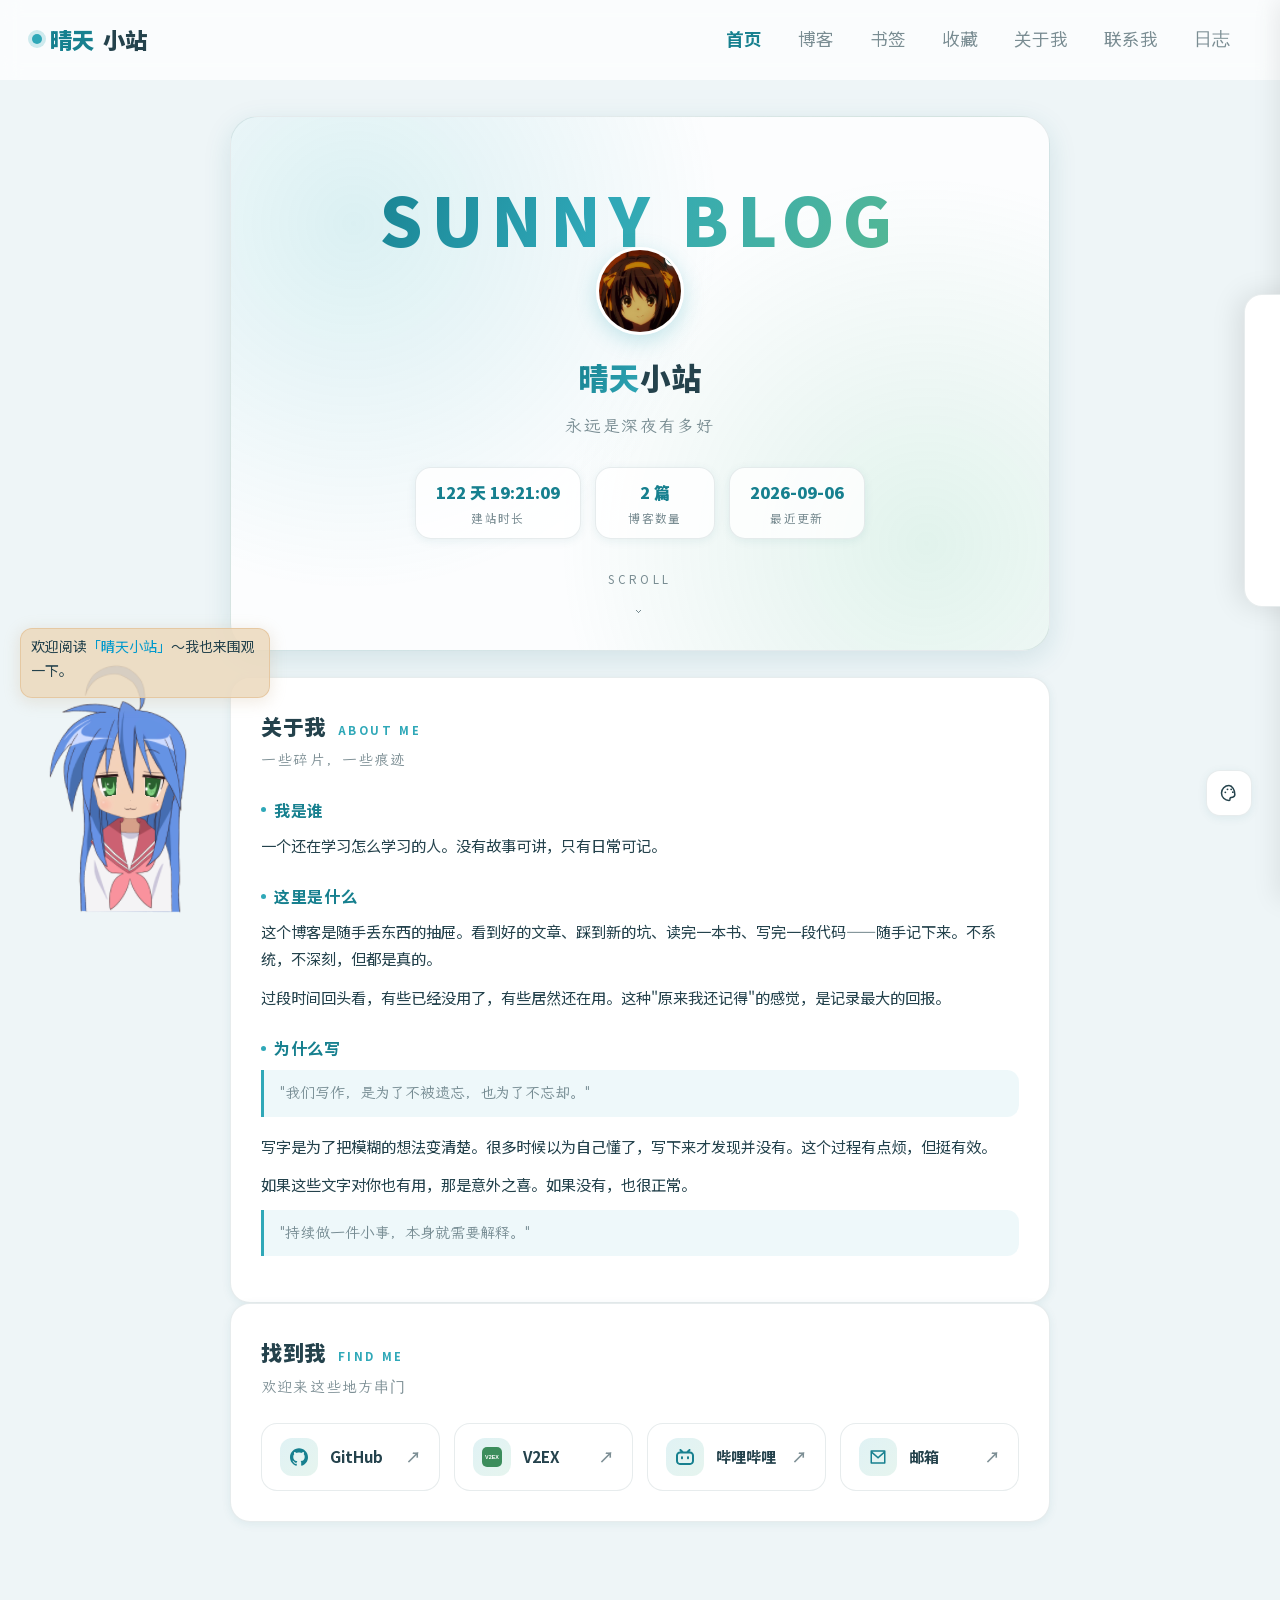
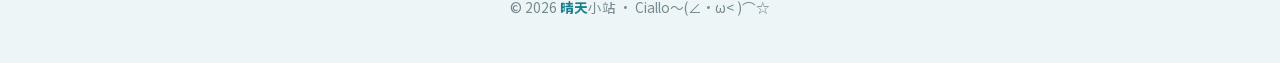
==== index.html @ 65b4c59e "Merge remote-tracking branch 'origin/master' # Conflicts: #	.gitignore #	css/music-player.css #	css/" ====
<!DOCTYPE html>
<html lang="zh-CN">
<head>
  <meta charset="UTF-8">
  <meta name="viewport" content="width=device-width, initial-scale=1.0">
  <meta http-equiv="X-Frame-Options" content="DENY">
  <meta http-equiv="X-Content-Type-Options" content="nosniff">
  <meta http-equiv="X-XSS-Protection" content="1; mode=block">
  <meta name="referrer" content="strict-origin-when-cross-origin">
  <meta name="robots" content="index, follow">
  <script>try{var t=localStorage.getItem("site-theme")||((document.cookie.match(/(?:^|; )site-theme=([^;]*)/))||[])[1]||"";if(t)document.documentElement.setAttribute("data-theme",decodeURIComponent(t))}catch(e){}</script>
  <title>晴天小站</title>
  <link rel="icon" href="sun-avatar-sm.png" type="image/png">
  <link rel="stylesheet" href="css/theme.css?v=3">
  <link rel="stylesheet" href="css/music-player.css?v=3">
  <style data-page-css>
    /* ===== 首页专属：Hero 横幅 + 数据条 + 关于我 + 链接卡 ===== */
    .landing { max-width: 860px; margin: 0 auto; padding: 36px 20px 40px; }

    .hero {
      position: relative;
      border-radius: 28px;
      padding: 64px 40px 30px;
      text-align: center;
      background:
        radial-gradient(circle at 15% 20%, color-mix(in srgb, var(--accent) 16%, transparent), transparent 45%),
        radial-gradient(circle at 85% 80%, color-mix(in srgb, var(--accent-2) 16%, transparent), transparent 45%),
        var(--panel-bg);
      border: 1px solid var(--line);
      box-shadow: var(--shadow-md);
      overflow: hidden;
      margin-bottom: 26px;
    }
    .hero .en-mark {
      font-family: var(--font-en);
      font-size: clamp(2.2rem, 7vw, 4.2rem);
      font-weight: 900;
      letter-spacing: .12em;
      background: linear-gradient(120deg, var(--accent-ink) 10%, var(--accent) 45%, var(--accent-2) 90%);
      -webkit-background-clip: text;
      background-clip: text;
      color: transparent;
      line-height: 1.1;
      user-select: none;
    }
    .hero .ava {
      width: 88px; height: 88px;
      margin: -8px auto 16px;
      border-radius: 50%;
      overflow: hidden;
      border: 3px solid var(--card);
      box-shadow: 0 6px 20px color-mix(in srgb, var(--accent) 25%, transparent);
    }
    .hero .ava img { width: 100%; height: 100%; object-fit: cover; display: block; }
    .hero h1 { font-size: clamp(1.5rem, 4vw, 1.9rem); font-weight: 800; letter-spacing: .04em; }
    .hero h1 .brand {
      background: linear-gradient(120deg, var(--accent-ink), var(--accent));
      -webkit-background-clip: text;
      background-clip: text;
      color: transparent;
    }
    .hero .tagline {
      font-family: var(--font-hand);
      font-size: 1.05rem;
      color: var(--muted);
      letter-spacing: .1em;
      margin-top: 8px;
    }
    .hero .stats {
      display: flex;
      justify-content: center;
      gap: 14px;
      flex-wrap: wrap;
      margin-top: 26px;
    }
    .hero .stat {
      background: var(--panel-bg);
      border: 1px solid var(--line);
      border-radius: 16px;
      padding: 10px 20px;
      min-width: 120px;
      box-shadow: var(--shadow-sm);
      transition: transform .25s, box-shadow .25s;
    }
    .hero .stat:hover { transform: translateY(-3px); box-shadow: var(--shadow-md); }
    .hero .stat .num {
      display: block;
      font-family: var(--font-en);
      font-size: 1rem;
      font-weight: 800;
      color: var(--accent-ink);
      font-variant-numeric: tabular-nums;
      white-space: nowrap;
    }
    .hero .stat .label {
      display: block;
      font-size: .72rem;
      color: var(--muted);
      margin-top: 2px;
      letter-spacing: .12em;
    }
    .hero .scroll-hint {
      margin-top: 30px;
      font-family: var(--font-en);
      font-size: .72rem;
      letter-spacing: .3em;
      color: var(--muted);
      display: inline-flex;
      flex-direction: column;
      align-items: center;
      gap: 2px;
    }
    .hero .scroll-hint .chev { font-size: 1rem; }
    @keyframes bounce-down {
      0%, 100% { transform: translateY(0); opacity: .9; }
      50% { transform: translateY(6px); opacity: .4; }
    }

    .card > h2 {
      font-size: 1.3rem;
      font-weight: 800;
      letter-spacing: .03em;
      display: flex;
      align-items: baseline;
      gap: 12px;
      margin-bottom: 4px;
    }
    .card > h2 .en {
      font-family: var(--font-en);
      font-size: .72rem;
      font-weight: 700;
      letter-spacing: .22em;
      text-transform: uppercase;
      color: var(--accent);
    }
    .card .sub {
      font-family: var(--font-hand);
      font-size: .92rem;
      color: var(--muted);
      letter-spacing: .08em;
      margin-bottom: 22px;
    }

    .qa h3 {
      font-size: 1rem;
      font-weight: 700;
      color: var(--accent-ink);
      letter-spacing: .04em;
      margin: 24px 0 8px;
      display: flex;
      align-items: center;
      gap: 8px;
    }
    .qa h3::before {
      content: "";
      width: 5px; height: 5px;
      border-radius: 50%;
      background: var(--accent);
      flex-shrink: 0;
    }
    .qa h3:first-child { margin-top: 0; }
    .qa p { font-size: .95rem; margin-bottom: 12px; }
    .qa blockquote {
      margin: 8px 0 16px;
      padding: 10px 16px;
      border-left: 3px solid var(--accent);
      border-radius: 0 12px 12px 0;
      background: color-mix(in srgb, var(--accent) 8%, transparent);
      font-family: var(--font-hand);
      color: var(--muted);
      font-size: .95rem;
    }

    .links .link-list {
      display: grid;
      grid-template-columns: repeat(auto-fit, minmax(170px, 1fr));
      gap: 14px;
    }
    .link-card {
      display: flex;
      align-items: center;
      gap: 12px;
      padding: 14px 18px;
      border: 1px solid var(--line);
      border-radius: 16px;
      background: var(--card);
      font-size: .95rem;
      font-weight: 600;
      transition: transform .25s, box-shadow .25s, border-color .25s;
    }
    .link-card:hover {
      border-color: color-mix(in srgb, var(--accent) 45%, transparent);
      transform: translateY(-3px);
      box-shadow: var(--shadow-md);
    }
    .link-card .ico {
      width: 38px; height: 38px;
      border-radius: 12px;
      display: flex;
      align-items: center;
      justify-content: center;
      background: linear-gradient(135deg, color-mix(in srgb, var(--accent) 15%, transparent), color-mix(in srgb, var(--accent-2) 15%, transparent));
      color: var(--accent-ink);
      flex-shrink: 0;
    }
    .link-card .arrow { margin-left: auto; color: var(--muted); transition: transform .25s, color .25s; }
    .link-card:hover .arrow { color: var(--accent-ink); transform: translate(2px, -2px); }

    @media (max-width: 640px) {
      .landing { padding: 24px 14px 30px; }
      .hero { padding: 44px 16px 24px; border-radius: 22px; }
      .hero .stat { min-width: 104px; padding: 8px 14px; }
      .card { padding: 24px 18px 22px; }
      .links .link-list { grid-template-columns: 1fr 1fr; }
      .link-card { flex-direction: column; text-align: center; padding: 14px 10px; gap: 8px; }
      .link-card .arrow { display: none; }
    }
    @media (max-width: 380px) {
      .links .link-list { grid-template-columns: 1fr; }
    }


    .hero .ava { cursor: pointer; position: relative; }
    .ava-music-dot {
      position: absolute;
      top: 2px; right: 2px;
      width: 14px; height: 14px;
      border-radius: 50%;
      background: linear-gradient(135deg, var(--accent), var(--accent-2));
      border: 2px solid var(--card);
      display: flex; align-items: center; justify-content: center;
      font-size: 7px; color: #fff;
      box-shadow: 0 2px 6px color-mix(in srgb, var(--accent) 40%, transparent);
          }
    @keyframes pulse-dot {
      0%, 100% { transform: scale(1); }
      50% { transform: scale(1.15); }
    }

  </style>
</head>
<body>
  <!-- 顶部导航 -->
  <nav>
    <div class="inner">
      <a class="logo" href="index.html"><span>晴天</span>小站</a>
      <div class="right">
        <div class="menu">
          <a href="index.html" class="active">首页</a>
          <a href="blog.html">博客</a>
          <a href="bookmarks.html">书签</a>
          <a href="collection.html" class="coll-a">收藏</a>
          <a href="about.html">关于我</a>
          <a href="contact.html">联系我</a>
          <button class="cl-toggle" id="cl-toggle">日志</button>
        </div>
      </div>
    </div>
  </nav>

  <main class="landing">
    <!-- Hero：大标语 + 数据 + 滚动提示 -->
    <section class="hero reveal">
      <div class="en-mark" aria-hidden="true">SUNNY&nbsp;BLOG</div>
      <div class="ava" id="hero-ava">
        <img src="sun-avatar.png" alt="">
        <span class="ava-music-dot">&#9834;</span>
      </div>
      <h1><span class="brand">晴天</span>小站</h1>
      <p class="tagline">永远是深夜有多好</p>
      <div class="stats">
        <div class="stat"><span class="num" id="uptime">--</span><span class="label">建站时长</span></div>
        <div class="stat"><span class="num" id="post-count">--</span><span class="label">博客数量</span></div>
        <div class="stat"><span class="num" id="last-update">--</span><span class="label">最近更新</span></div>
      </div>
      <span class="scroll-hint">SCROLL<span class="chev">⌄</span></span>
    </section>

    <!-- 关于我 -->
    <section class="card about reveal">
      <h2>关于我<span class="en">About Me</span></h2>
      <p class="sub">一些碎片，一些痕迹</p>
      <div class="qa">
        <h3>我是谁</h3>
        <p>一个还在学习怎么学习的人。没有故事可讲，只有日常可记。</p>
        <h3>这里是什么</h3>
        <p>这个博客是随手丢东西的抽屉。看到好的文章、踩到新的坑、读完一本书、写完一段代码——随手记下来。不系统，不深刻，但都是真的。</p>
        <p>过段时间回头看，有些已经没用了，有些居然还在用。这种"原来我还记得"的感觉，是记录最大的回报。</p>
        <h3>为什么写</h3>
        <blockquote>"我们写作，是为了不被遗忘，也为了不忘却。"</blockquote>
        <p>写字是为了把模糊的想法变清楚。很多时候以为自己懂了，写下来才发现并没有。这个过程有点烦，但挺有效。</p>
        <p>如果这些文字对你也有用，那是意外之喜。如果没有，也很正常。</p>
        <blockquote>"持续做一件小事，本身就需要解释。"</blockquote>
      </div>
    </section>

    <!-- 账号链接 -->
    <section class="card links reveal">
      <h2>找到我<span class="en">Find Me</span></h2>
      <p class="sub">欢迎来这些地方串门</p>
      <div class="link-list">
        <a class="link-card" href="https://github.com/Christina0929" target="_blank">
          <span class="ico" aria-hidden="true">
            <svg viewBox="0 0 24 24" width="18" height="18" fill="currentColor"><path d="M12 .297c-6.63 0-12 5.373-12 12 0 5.303 3.438 9.8 8.205 11.385.6.113.82-.258.82-.577 0-.285-.01-1.04-.015-2.04-3.338.724-4.042-1.61-4.042-1.61C4.422 18.07 3.633 17.7 3.633 17.7c-1.087-.744.084-.729.084-.729 1.205.084 1.838 1.236 1.838 1.236 1.07 1.835 2.809 1.305 3.495.998.108-.776.417-1.305.76-1.605-2.665-.3-5.466-1.332-5.466-5.93 0-1.31.465-2.38 1.235-3.22-.135-.303-.54-1.523.105-3.176 0 0 1.005-.322 3.3 1.23.96-.267 1.98-.399 3-.405 1.02.006 2.04.138 3 .405 2.28-1.552 3.285-1.23 3.285-1.23.645 1.653.24 2.873.12 3.176.765.84 1.23 1.91 1.23 3.22 0 4.61-2.805 5.625-5.475 5.92.42.36.81 1.096.81 2.22 0 1.606-.015 2.896-.015 3.286 0 .315.21.69.825.57C20.565 22.092 24 17.592 24 12.297c0-6.627-5.373-12-12-12"/></svg>
          </span>
          GitHub
          <span class="arrow">↗</span>
        </a>
        <a class="link-card" href="https://www.v2ex.com/member/dittmoon" target="_blank">
          <span class="ico" aria-hidden="true">
            <svg viewBox="0 0 24 24" width="20" height="20"><rect width="24" height="24" rx="6" fill="#3c8d5c"/><text x="12" y="12" text-anchor="middle" dominant-baseline="central" font-family="Verdana, Arial, sans-serif" font-size="6.5" font-weight="700" fill="#fff">V2EX</text></svg>
          </span>
          V2EX
          <span class="arrow">↗</span>
        </a>
        <a class="link-card" href="https://space.bilibili.com/168675992" target="_blank">
          <span class="ico" aria-hidden="true">
            <svg viewBox="0 0 24 24" width="18" height="18" fill="currentColor"><path d="M17.813 4.653h.854c1.51.054 2.769.578 3.773 1.574 1.004.995 1.524 2.249 1.56 3.76v7.36c-.036 1.51-.556 2.769-1.56 3.773s-2.262 1.524-3.773 1.56H5.333c-1.51-.036-2.769-.556-3.773-1.56S.036 18.858 0 17.347v-7.36c.036-1.511.556-2.765 1.56-3.76 1.004-.996 2.262-1.52 3.773-1.574h.774l-1.174-1.12a1.234 1.234 0 0 1-.373-.906c0-.356.124-.658.373-.907l.027-.027c.267-.249.573-.373.92-.373.347 0 .653.124.92.373L9.653 4.44c.071.071.134.142.187.213h4.267a.836.836 0 0 1 .16-.213l2.853-2.747c.267-.249.573-.373.92-.373.347 0 .662.151.929.4.267.249.391.551.391.907 0 .355-.124.657-.373.906zM5.333 7.24c-.746.018-1.373.276-1.88.773-.506.498-.769 1.13-.786 1.894v7.52c.017.764.28 1.395.786 1.893.507.498 1.134.756 1.88.773h13.334c.746-.017 1.373-.275 1.88-.773.506-.498.769-1.129.786-1.893v-7.52c-.017-.765-.28-1.396-.786-1.894-.507-.497-1.134-.755-1.88-.773zM8 11.107c.373 0 .684.124.933.373.25.249.383.569.4.96v1.173c-.017.391-.15.711-.4.96-.249.25-.56.374-.933.374s-.684-.125-.933-.374c-.25-.249-.383-.569-.4-.96V12.44c0-.373.129-.689.386-.947.258-.257.574-.386.947-.386zm8 0c.373 0 .684.124.933.373.25.249.383.569.4.96v1.173c-.017.391-.15.711-.4.96-.249.25-.56.374-.933.374s-.684-.125-.933-.374c-.25-.249-.383-.569-.4-.96V12.44c.017-.391.15-.711.4-.96.249-.249.56-.373.933-.373Z"/></svg>
          </span>
          哔哩哔哩
          <span class="arrow">↗</span>
        </a>
        <a class="link-card" href="mailto:xiaoshishanchuanyu@gmail.com">
          <span class="ico" aria-hidden="true">
            <svg viewBox="0 0 24 24" width="18" height="18" fill="currentColor"><path d="M3 3h18a1 1 0 0 1 1 1v16a1 1 0 0 1-1 1H3a1 1 0 0 1-1-1V4a1 1 0 0 1 1-1zm17 4.238l-7.928 7.1L4 7.216V19h16V7.238zM4.511 5l7.55 6.662L19.502 5H4.511z"/></svg>
          </span>
          邮箱
          <span class="arrow">↗</span>
        </a>
      </div>
    </section>
  </main>

  <div class="cl-panel" id="cl-panel">
    <h3>站点日志</h3>
    <div id="cl-timeline"></div>
  </div>

  <div class="music-card collapsed" id="music-card">
    <button class="music-card-close" id="mc-close" aria-label="收起播放器" title="收起">&#10005;</button>
    <div class="mc-disc" id="mc-disc">
      <div class="mc-ring"></div>
      <div class="mc-center"><img src="sun-avatar-sm.png" alt=""></div>
    </div>
    <div class="mc-info">
      <div class="mc-name" id="mc-name">--</div>
      <div class="mc-artist" id="mc-artist">--</div>
    </div>
    <div class="mc-controls">
      <button class="mc-btn" id="mc-prev">&#9198;</button>
      <button class="mc-btn play" id="mc-play">&#9654;</button>
      <button class="mc-btn" id="mc-next">&#9197;</button>
      <button class="mc-btn mc-shuffle" id="mc-shuffle" title="随机换一首">&#8635;</button>
    </div>
    <div class="mc-progress" id="mc-progress"><div class="bar" id="mc-bar"></div></div>
    <div class="mc-time"><span id="mc-current">0:00</span><span id="mc-total">0:00</span></div>
    <div class="mc-volume">
      <span class="mc-vol-icon" id="mc-vol-icon">&#128266;</span>
      <input type="range" class="mc-vol-slider" id="mc-vol" min="0" max="100" value="80">
    </div>
  </div>

  <!-- back to top -->
  <button class="to-top" id="to-top" aria-label="回到顶部">↑</button>

  <footer>© <span id="year"></span> <span class="brand">晴天</span>小站 · Ciallo～(∠・ω< )⌒☆</footer>

  <script>
    // uptime
    const birth = new Date(2026, 7, 5, 9, 0, 0);
    const uptimeEl = document.getElementById('uptime');
    const pad = (n) => String(n).padStart(2, '0');
    function tickUptime() {
      let s = Math.max(0, Math.floor((Date.now() - birth.getTime()) / 1000));
      const d = Math.floor(s / 86400); s %= 86400;
      const h = Math.floor(s / 3600); s %= 3600;
      const m = Math.floor(s / 60);
      uptimeEl.textContent = d + ' \u5929 ' + pad(h) + ':' + pad(m) + ':' + pad(s % 60);
    }
    tickUptime();
    setInterval(tickUptime, 1000);

    // post count + last update（最近更新 = 文章最新日期 与 站点改版日 取较新者）
    const SITE_LAST_UPDATE = '2026-09-06';   // 发版时手动更新这个日期
    fetch('blog.html')
      .then((r) => r.text())
      .then((html) => {
        const dates = [...html.matchAll(/date:\s*'([^']+)'/g)].map((m) => m[1]);
        if (!dates.length) throw new Error('no posts');
        document.getElementById('post-count').textContent = dates.length + ' \u7bc7';
        const lastPost = dates.sort().pop();
        document.getElementById('last-update').textContent = (lastPost > SITE_LAST_UPDATE ? lastPost : SITE_LAST_UPDATE);
      })
      .catch(() => {
        document.getElementById('post-count').textContent = '3 \u7bc7';
        document.getElementById('last-update').textContent = SITE_LAST_UPDATE;
      });

  </script>
  <script src="js/common.js?v=3"></script>
  <script src="js/music-player.js?v=3"></script>
  <script src="js/changelog.js"></script>
  <!-- Live2D -->
  <script type="module" src="live2d/kandao.js"></script>
  <script src="js/scrollfx.js" defer></script>
  <script src="js/theme-switcher.js" defer></script>
  <script src="js/pjax.js"></script></body>
</html>
---- css/theme.css ----
/* ============================================================
   晴天小站 · 公共主题「晴空·青屿」 v2
   —— 唯一样式源：基础 / 组件 / 色板 / 切换器 / 移动端
   融合 YYsuni（白色大圆角卡片 / 清新渐变 / 柔和动效）
   与 Z次元（现代无衬线排版 / 强调色聚焦 / 滚动联动）
   页面专属样式（hero / 文章卡 / 书签网格 / 表单）留在各页 <style>
   ============================================================ */

/* ---------- 字体（本地开源） ---------- */
@font-face {
  font-family: 'LXGW WenKai';
  font-style: normal;
  font-weight: 400;
  font-display: swap;
  src: url('../fonts/web/LXGWWenKai-Regular.woff2') format('woff2');
}
@font-face {
  font-family: 'LXGW WenKai';
  font-style: normal;
  font-weight: 500;
  font-display: swap;
  src: url('../fonts/web/LXGWWenKai-Medium.woff2') format('woff2');
}
@font-face {
  font-family: 'Noto Sans SC';
  font-style: normal;
  font-weight: 400;
  font-display: swap;
  src: url('../fonts/web/NotoSansSC-Regular.woff2') format('woff2');
}
@font-face {
  font-family: 'Noto Sans SC';
  font-style: normal;
  font-weight: 700;
  font-display: swap;
  src: url('../fonts/web/NotoSansSC-Bold.woff2') format('woff2');
}
@font-face {
  font-family: 'Noto Sans SC';
  font-style: normal;
  font-weight: 900;
  font-display: swap;
  src: url('../fonts/web/NotoSansSC-Black.woff2') format('woff2');
}
@font-face {
  font-family: 'Noto Serif SC';
  font-style: normal;
  font-weight: 700;
  font-display: swap;
  src: url('../fonts/web/NotoSerifSC-Bold.woff2') format('woff2');
}
@font-face {
  font-family: 'Noto Serif SC';
  font-style: normal;
  font-weight: 900;
  font-display: swap;
  src: url('../fonts/web/NotoSerifSC-Black.woff2') format('woff2');
}

/* ---------- 令牌 ---------- */
:root {
  --accent: #2fa8b8;
  --accent-ink: #17808f;
  --accent-2: #58b990;
  --bg: #eef5f7;
  --bg-grad: linear-gradient(160deg, #e6f3fb 0%, #e9f7f3 55%, #f0faf6 100%);
  --card: #ffffff;
  --line: rgba(23, 74, 84, .10);
  --line-strong: rgba(23, 74, 84, .28);
  --text: #24424c;
  --muted: rgba(36, 66, 76, .60);
  --shadow: 0 2px 10px rgba(23, 108, 120, .08);
  --shadow-sm: 0 2px 10px rgba(23, 108, 120, .08);
  --shadow-md: 0 8px 28px rgba(23, 108, 120, .13);
  --radius: 20px;
  /* 导航栏实际高度：common.js 启动/切页/resize 时量出来写回，页内 sticky 元素靠它对齐 */
  --nav-h: 72px;
  --nav-bg: rgba(255, 255, 255, .72);
  --panel-bg: rgba(255, 255, 255, .80);
  --blob1: #bfe6f5;
  --blob2: #c8f0e2;
  color-scheme: light;

  /* 字体分层：宋体标题有力量，文楷手写有温度，黑体正文清晰可读 */
  --font-body: "Noto Sans SC", -apple-system, "PingFang SC", "Microsoft YaHei", sans-serif;
  --font-display: "Noto Serif SC", "LXGW WenKai", "KaiTi", serif;
  --font-hand: "LXGW WenKai", "KaiTi", "STKaiti", serif;
  --font-num: "Noto Sans SC", "Cormorant Garamond", Georgia, serif;
  --font-en: "Noto Sans SC", "Segoe UI", "Helvetica Neue", Arial, sans-serif;
}

/* ---------- 色板（data-theme 切换，theme-switcher.js） ---------- */
[data-theme="peach"] {
  --accent: #f08e5f; --accent-ink: #cf5f2e; --accent-2: #f3b56b;
  --bg: #fdf3ec;
  --bg-grad: linear-gradient(160deg, #fdf1e7 0%, #fbf4e0 55%, #fef9f0 100%);
  --card: #fffdfb; --text: #4a3527; --muted: rgba(74, 53, 39, .62);
  --line: rgba(120, 72, 40, .12); --line-strong: rgba(120, 72, 40, .32);
  --nav-bg: rgba(255, 252, 248, .75); --panel-bg: rgba(255, 252, 248, .85);
  --blob1: #f9dcc7; --blob2: #fae8cd;
  --shadow-sm: 0 2px 10px rgba(150, 90, 50, .10); --shadow-md: 0 8px 28px rgba(150, 90, 50, .16);
}
[data-theme="lavender"] {
  --accent: #8f7fd0; --accent-ink: #6a5aa8; --accent-2: #b18fd8;
  --bg: #f3f1fa;
  --bg-grad: linear-gradient(160deg, #efedfa 0%, #f2effa 55%, #f7f3fc 100%);
  --card: #ffffff; --text: #37324c; --muted: rgba(55, 50, 76, .60);
  --line: rgba(80, 66, 130, .12); --line-strong: rgba(80, 66, 130, .30);
  --nav-bg: rgba(253, 252, 255, .75); --panel-bg: rgba(253, 252, 255, .85);
  --blob1: #ddd6f3; --blob2: #e6def7;
  --shadow-sm: 0 2px 10px rgba(90, 74, 150, .10); --shadow-md: 0 8px 28px rgba(90, 74, 150, .16);
}
[data-theme="sakura"] {
  --accent: #e58aa3; --accent-ink: #c95e80; --accent-2: #f0a8bd;
  --bg: #fdf1f4;
  --bg-grad: linear-gradient(160deg, #fdeef2 0%, #fceff5 55%, #fef6f8 100%);
  --card: #fffdfe; --text: #4c333b; --muted: rgba(76, 51, 59, .60);
  --line: rgba(140, 66, 92, .12); --line-strong: rgba(140, 66, 92, .30);
  --nav-bg: rgba(255, 252, 253, .75); --panel-bg: rgba(255, 252, 253, .85);
  --blob1: #f8d8e1; --blob2: #fadfe6;
  --shadow-sm: 0 2px 10px rgba(160, 80, 105, .10); --shadow-md: 0 8px 28px rgba(160, 80, 105, .16);
}
[data-theme="forest"] {
  --accent: #5aa06f; --accent-ink: #3e7a52; --accent-2: #7fbf8e;
  --bg: #eff5ef;
  --bg-grad: linear-gradient(160deg, #ecf4ec 0%, #eef6ef 55%, #f3faf3 100%);
  --card: #ffffff; --text: #2e4234; --muted: rgba(46, 66, 52, .60);
  --line: rgba(46, 90, 60, .12); --line-strong: rgba(46, 90, 60, .30);
  --nav-bg: rgba(252, 255, 252, .75); --panel-bg: rgba(252, 255, 252, .85);
  --blob1: #d3e8d5; --blob2: #dcefe0;
  --shadow-sm: 0 2px 10px rgba(50, 100, 65, .10); --shadow-md: 0 8px 28px rgba(50, 100, 65, .16);
}
[data-theme="midnight"] {
  color-scheme: dark;
  --accent: #4db6c9; --accent-ink: #7ccfe0; --accent-2: #5a9e8f;
  --bg: #101823;
  --bg-grad: linear-gradient(160deg, #0f1722 0%, #142430 55%, #0f1f1c 100%);
  --card: #1b2833; --text: #dbe7ee; --muted: rgba(219, 231, 238, .58);
  --line: rgba(140, 180, 200, .14); --line-strong: rgba(140, 180, 200, .34);
  --nav-bg: rgba(20, 32, 44, .78); --panel-bg: rgba(23, 36, 49, .85);
  --blob1: #1d3a4a; --blob2: #17423a;
  --shadow-sm: 0 2px 10px rgba(0, 0, 0, .35); --shadow-md: 0 8px 28px rgba(0, 0, 0, .45);
}
[data-theme="midnight"] body::after,
[data-theme="midnight"] html::before { opacity: .35; }

/* ---------- 基础 ---------- */
* { margin: 0; padding: 0; box-sizing: border-box; }
html { scroll-behavior: smooth; }
html, body { background: var(--bg); }
body {
  font-family: var(--font-body);
  color: var(--text);
  line-height: 1.75;
  -webkit-font-smoothing: antialiased;
  overflow-x: hidden;
}
a { text-decoration: none; color: inherit; }
::selection { background: var(--accent); color: #fff; }
img { max-width: 100%; }
/* 触屏点按不再整块闪灰（音乐卡片/工具栏那种类选中变色就是它） */
a, button, input, label, summary { -webkit-tap-highlight-color: transparent; }

/* 固定背景层（伪元素实现，规避 background-attachment:fixed 的分色 bug） */
body::before {
  content: "";
  position: fixed;
  inset: 0;
  z-index: -3;
  background: var(--bg-grad);
  pointer-events: none;
}
/* 背景柔光斑：径向渐变直接画柔光，不用 blur 滤镜（软件渲染/Chrome 关硬件加速时滤镜是最大杀手） */
body::after,
html::before {
  content: "";
  position: fixed;
  pointer-events: none;
  z-index: -1;
  opacity: .55;
}
body::after { width: 640px; height: 640px; bottom: -260px; right: -220px;
  background: radial-gradient(circle closest-side, var(--blob2), transparent 72%); }
html::before { width: 760px; height: 760px; top: -260px; left: -240px;
  background: radial-gradient(circle closest-side, var(--blob1), transparent 72%); }
@keyframes blob-drift {
  from { transform: translate3d(0, 0, 0) scale(1); }
  to   { transform: translate3d(40px, 30px, 0) scale(1.12); }
}

/* ---------- 顶部导航：全宽简洁 ---------- */
/* 只作用于页面顶部那条：面包屑 .crumbs 和翻页 .post-nav 也是 <nav>，
   以前被一起 sticky + 加了底色，会盖在主导航上 */
body > nav {
  position: sticky;
  top: 0;
  z-index: 100;
  width: 100%;
  padding: 0;
  /* 2026-09-19: 原先导航完全透明，滚动时正文从菜单底下穿过看不清 */
  background: var(--nav-bg);
  backdrop-filter: blur(10px);
  -webkit-backdrop-filter: blur(10px);
  border-bottom: 1px solid transparent;
  transition: top .3s, border-color .3s;
}
nav .inner {
  display: flex;
  justify-content: space-between;
  align-items: center;
  gap: 16px;
  width: 100%;
  padding: 16px 32px;
}
nav .logo {
  font-weight: 800;
  font-size: 1.4rem;
  letter-spacing: .02em;
  display: flex;
  align-items: center;
  gap: 8px;
  flex-shrink: 0;
}
nav .logo::before {
  content: "";
  width: 10px; height: 10px;
  border-radius: 50%;
  background: var(--accent);
  box-shadow: 0 0 0 4px color-mix(in srgb, var(--accent) 22%, transparent);
}

nav .logo span { color: var(--accent-ink); }
nav .right { display: flex; align-items: center; gap: 0; min-width: 0; flex: 1; justify-content: flex-end; }
nav .menu { display: flex; gap: 0; overflow-x: auto; scrollbar-width: none; -webkit-overflow-scrolling: touch; }
nav .menu::-webkit-scrollbar { display: none; }
nav .menu a {
  padding: 8px 18px;
  color: var(--muted);
  font-size: 1.1rem;
  font-weight: 500;
  white-space: nowrap;
  transition: color .2s, transform .2s;
}
nav .menu a:hover { color: var(--text); transform: translateY(-3px) scale(1.05); }
nav .menu a.active {
  color: var(--accent-ink);
  font-weight: 600;
}

/* ---------- 滚动进度条 + 导航收缩 ---------- */
.scroll-progress {
  position: fixed;
  top: 0; left: 0; right: 0;
  height: 3px;
  z-index: 200;
  background: linear-gradient(90deg, var(--accent), var(--accent-2));
  transform-origin: 0 50%;
  transform: scaleX(0);
  pointer-events: none;
}
body > nav.scrolled { top: 0; border-bottom-color: var(--line); }
body > nav.scrolled .inner { padding-top: 12px; padding-bottom: 12px; }

/* ---------- 日志时间线 ---------- */
.cl-toggle {
  padding: 8px 18px;
  color: var(--muted);
  font-size: 1.1rem;
  font-weight: 500;
  background: none;
  border: none;
  cursor: pointer;
  /* 手机上这个按钮会被挤成两行，把整条导航撑到 90px 高 */
  white-space: nowrap;
  flex-shrink: 0;
  transition: color .2s, transform .2s;
}
.cl-toggle:hover { color: var(--text); transform: translateY(-3px) scale(1.05); }

.cl-panel {
  position: fixed;
  top: 0; right: 0;
  width: 340px;
  height: 100vh;
  background: var(--panel-bg);
  border-left: 1px solid var(--line);
  box-shadow: -4px 0 24px rgba(0,0,0,.08);
  z-index: 200;
  padding: 60px 24px 30px;
  overflow-y: auto;
  transform: translateX(100%);
  transition: transform .3s cubic-bezier(.22,.8,.36,1);
}
.cl-panel.open { transform: translateX(0); }
.cl-panel h3 {
  font-size: 1rem;
  font-weight: 700;
  margin: 0 0 20px;
  display: flex;
  align-items: center;
  gap: 8px;
}
.cl-panel h3::before {
  content: "";
  width: 8px; height: 8px;
  border-radius: 50%;
  background: var(--accent);
}

.cl-item {
  display: flex;
  gap: 14px;
  padding-bottom: 20px;
  position: relative;
}
.cl-item:last-child { padding-bottom: 0; }
.cl-item::before {
  content: "";
  position: absolute;
  left: 5px;
  top: 14px;
  bottom: 0;
  width: 1px;
  background: var(--line);
}
.cl-item:last-child::before { display: none; }

.cl-dot {
  width: 11px; height: 11px;
  border-radius: 50%;
  background: var(--accent);
  flex-shrink: 0;
  margin-top: 3px;
  box-shadow: 0 0 0 3px color-mix(in srgb, var(--accent) 18%, transparent);
}
.cl-content { display: flex; flex-direction: column; gap: 3px; }
.cl-date { font-size: .72rem; color: var(--muted); font-variant-numeric: tabular-nums; }
.cl-text { font-size: .88rem; line-height: 1.5; }

@media (max-width: 640px) {
  .cl-panel { width: 280px; padding: 50px 18px 24px; }
}

/* ---------- 主体容器 / 面包屑 / 页头横幅 ---------- */
.container { max-width: 860px; margin: 0 auto; padding: 36px 20px 50px; }
.crumbs {
  font-size: .84rem;
  color: var(--muted);
  margin-bottom: 10px;
}
.crumbs a { color: var(--muted); transition: color .2s; }
.crumbs a:hover { color: var(--accent-ink); }
.crumbs .sep { margin: 0 8px; color: var(--line-strong); }
.crumbs .cur { color: var(--text); font-weight: 600; }
.page-head {
  border-radius: 24px;
  padding: 38px 34px 30px;
  background:
    radial-gradient(circle at 85% 20%, color-mix(in srgb, var(--accent) 15%, transparent), transparent 45%),
    var(--panel-bg);
  border: 1px solid var(--line);
  box-shadow: var(--shadow-md);
  margin-bottom: 24px;
}
.page-head h1 {
  font-size: clamp(1.7rem, 4.5vw, 2.2rem);
  font-weight: 800;
  letter-spacing: .02em;
  display: flex;
  align-items: baseline;
  gap: 14px;
  flex-wrap: wrap;
}
.page-head h1 .en,
.page-head h1[data-en]::after {
  font-family: var(--font-en);
  font-size: .78rem;
  font-weight: 700;
  letter-spacing: .26em;
  text-transform: uppercase;
  color: var(--accent);
}
.page-head h1[data-en]::after { content: attr(data-en); }
.page-head .sub {
  font-family: var(--font-hand);
  font-size: .95rem;
  color: var(--muted);
  letter-spacing: .1em;
  margin-top: 6px;
}
.page-head p { color: var(--muted); font-size: .9rem; margin-top: 6px; }

/* ---------- 通用卡片 ---------- */
.card, .form-card, .about-card, .side-card {
  background: var(--card);
  border: 1px solid var(--line);
  border-radius: var(--radius);
  box-shadow: var(--shadow-sm);
  transition: box-shadow .3s;
}
.card:hover, .form-card:hover, .about-card:hover, .side-card:hover { box-shadow: var(--shadow-md); }
.card { padding: 30px; }

/* ---------- 表单字段（联系页） ---------- */
.field label {
  display: block;
  font-size: .82rem;
  font-weight: 600;
  color: var(--text);
  margin-bottom: 7px;
  letter-spacing: .04em;
}
.field label .req { color: var(--accent); margin-left: 2px; }
.field input, .field textarea {
  width: 100%;
  background: color-mix(in srgb, var(--accent) 5%, transparent);
  border: 1.5px solid transparent;
  border-radius: 14px;
  padding: 12px 16px;
  color: var(--text);
  font-size: .92rem;
  font-family: inherit;
  outline: none;
  transition: border-color .2s, background .2s, box-shadow .2s;
}
.field input::placeholder, .field textarea::placeholder { color: var(--muted); }
.field input:focus, .field textarea:focus {
  background: var(--card);
  border-color: var(--accent);
  box-shadow: 0 0 0 4px color-mix(in srgb, var(--accent) 13%, transparent);
}

/* ---------- 回到顶部 ---------- */
.to-top {
  position: fixed;
  right: 28px;
  bottom: 28px;
  width: 46px;
  height: 46px;
  border: 1px solid var(--line);
  border-radius: 14px;
  background: var(--card); /* 性能: 去 backdrop-filter（滚动时每帧重模糊），改不透明底 */
  color: var(--text);
  cursor: pointer;
  font-size: 1.05rem;
  box-shadow: var(--shadow-sm);
  opacity: 0;
  transform: translateY(12px);
  pointer-events: none;
  transition: opacity .3s, transform .3s, color .2s, border-color .2s;
  z-index: 90;
}
.to-top.show { opacity: 1; transform: translateY(0); pointer-events: auto; }
.to-top:hover { border-color: var(--accent); color: var(--accent-ink); }

/* ---------- 入场动画 ---------- */
.reveal { opacity: 0; transform: translateY(22px); transition: opacity .6s ease, transform .6s cubic-bezier(.22,.8,.36,1); }
.reveal.visible { opacity: 1; transform: translateY(0); }
@media (prefers-reduced-motion: reduce) {
  .reveal { opacity: 1; transform: none; transition: none; }
  body::after, html::before, nav .logo::before { animation: none; }
  /* 光斑/呼吸灯已全局静态化 */
}

/* ---------- 页脚 ---------- */
footer {
  text-align: center;
  padding: 34px 24px 44px;
  color: var(--muted);
  font-size: .85rem;
}
footer .brand { color: var(--accent-ink); font-weight: 600; }

/* ---------- 主题切换器 UI ---------- */
.theme-fab {
  position: fixed;
  right: 28px;
  bottom: 84px;
  width: 46px;
  height: 46px;
  border: 1px solid var(--line);
  border-radius: 14px;
  background: var(--card); /* 性能: 去 backdrop-filter（滚动时每帧重模糊），改不透明底 */
  color: var(--text);
  cursor: pointer;
  font-size: 1.1rem;
  display: flex;
  align-items: center;
  justify-content: center;
  box-shadow: var(--shadow-sm);
  transition: transform .25s, box-shadow .25s, border-color .25s;
  z-index: 95;
}
.theme-fab:hover { transform: translateY(-3px) rotate(12deg); box-shadow: var(--shadow-md); border-color: var(--accent); }
.theme-panel {
  position: fixed;
  right: 28px;
  bottom: 140px;
  width: 232px;
  background: var(--card);
  border: 1px solid var(--line);
  border-radius: 18px;
  box-shadow: var(--shadow-md);
  padding: 16px;
  z-index: 96;
  opacity: 0;
  transform: translateY(12px) scale(.96);
  pointer-events: none;
  transition: opacity .25s, transform .25s;
}
.theme-panel.open { opacity: 1; transform: translateY(0) scale(1); pointer-events: auto; }
.theme-panel .tp-title {
  font-size: .78rem;
  font-weight: 700;
  letter-spacing: .12em;
  color: var(--muted);
  margin-bottom: 12px;
}
.theme-panel .tp-grid { display: grid; grid-template-columns: repeat(3, 1fr); gap: 10px; }
.theme-panel .tp-item {
  display: flex;
  flex-direction: column;
  align-items: center;
  gap: 6px;
  cursor: pointer;
  border: none;
  background: none;
  padding: 0;
  font-family: inherit;
}
.theme-panel .tp-dot {
  width: 36px;
  height: 36px;
  border-radius: 50%;
  border: 2px solid transparent;
  box-shadow: inset 0 0 0 2px var(--card);
  transition: transform .2s, border-color .2s;
}
.theme-panel .tp-item:hover .tp-dot { transform: scale(1.12); }
.theme-panel .tp-item.active .tp-dot { border-color: var(--accent); }
.theme-panel .tp-name { font-size: .72rem; color: var(--muted); }
.theme-panel .tp-item.active .tp-name { color: var(--accent-ink); font-weight: 600; }

/* ---------- 移动端 ---------- */
@media (max-width: 640px) {
  nav .inner { padding: 10px 14px; }
  nav .logo { font-size: 1.15rem; }
  nav .menu a { padding: 5px 11px; font-size: .98rem; }
  .cl-toggle { padding: 5px 11px; font-size: .98rem; }
  .container { padding: 24px 14px 40px; }
  .page-head { padding: 28px 20px 24px; border-radius: 18px; }
  .card, .form-card, .about-card, .side-card { border-radius: 16px; }
  /* 两个圆钮原先同在 right:18/bottom:78 完全叠在一起，改成并排 + 避开底部播放条和安全区 */
  .to-top { right: 16px; bottom: calc(64px + env(safe-area-inset-bottom)); width: 42px; height: 42px; }
  .theme-fab { right: 66px; bottom: calc(64px + env(safe-area-inset-bottom)); width: 42px; height: 42px; }
  .theme-panel { right: 14px; left: auto; bottom: calc(116px + env(safe-area-inset-bottom)); width: 216px; }
  footer { padding: 28px 18px 36px; }
}

/* ---------- 阅读版面（step4：进度条 + 首字下沉） ---------- */
.read-progress {
  position: fixed;
  top: 0; left: 0; right: 0;
  height: 3px;
  z-index: 210;
  background: linear-gradient(90deg, var(--accent), var(--accent-2));
  transform-origin: 0 50%;
  transform: scaleX(0);
  pointer-events: none;
}
.post-body > p:first-of-type::first-letter {
  font-family: var(--font-display);
  font-weight: 900;
  font-size: 2.9em;
  float: left;
  line-height: .82;
  padding: .05em .14em 0 0;
  color: var(--accent);
}


/* ---------- 主题波纹换色（View Transitions 圆形揭示） ---------- */
::view-transition-old(root), ::view-transition-new(root) { animation: none; mix-blend-mode: normal; }
---- css/music-player.css ----
/* Music Player - shared across all pages */
/* 改 2026-09-19：hover 效果限死在真正有鼠标的设备（触屏会粘住不动）；屏蔽移动端点按高亮 */
.music-card {
  position: fixed;
  top: 50%; right: 0;
  transform: translateX(calc(100% - 36px));
  width: 260px;
  background: var(--card);
  border: 1px solid var(--line);
  border-radius: 18px 0 0 18px;
  box-shadow: -6px 0 28px rgba(0,0,0,.10);
  z-index: 999;
  padding: 22px 20px 18px;
  display: flex;
  flex-direction: column;
  align-items: center;
  gap: 10px;
  transition: transform .45s cubic-bezier(.22,.8,.36,1);
  will-change: transform;
  cursor: pointer;
  user-select: none;
  -webkit-user-select: none;
  -webkit-touch-callout: none;
  -webkit-tap-highlight-color: transparent;
  touch-action: none;
}
.music-card.expanded {
  transform: translateX(0);
}
/* 收起态 hover 微探出（仅鼠标设备，否则触屏点完会卡在探出位） */
@media (hover: hover) and (pointer: fine) {
  .music-card:not(.expanded):hover {
    transform: translateX(calc(100% - 42px));
  }
}
.music-card-close {
  position: absolute;
  top: 8px; right: 10px;
  width: 26px; height: 26px;
  border-radius: 50%;
  border: 1px solid var(--line);
  background: var(--card);
  color: var(--muted);
  cursor: pointer;
  font-size: .65rem;
  display: flex; align-items: center; justify-content: center;
  transition: background .25s ease, color .25s ease, border-color .25s ease, transform .25s ease;
  opacity: 0; pointer-events: none;
  -webkit-tap-highlight-color: transparent;
}
.music-card.expanded .music-card-close { opacity: 1; pointer-events: auto; transition: opacity .3s ease .2s, transform .3s cubic-bezier(.22,.8,.36,1) .2s; transform: scale(1); }
@media (hover: hover) and (pointer: fine) {
  .music-card-close:hover { border-color: var(--accent); color: var(--accent-ink); transform: scale(1.1); }
}
.mc-disc {
  width: 88px; height: 88px;
  border-radius: 50%;
  background: conic-gradient(from 0deg, #1a1a2e, #16213e, #0f3460, #1a1a2e);
  box-shadow: 0 4px 16px rgba(0,0,0,.1), inset 0 0 0 5px rgba(255,255,255,.05);
  position: relative;
  display: flex; align-items: center; justify-content: center;
  flex-shrink: 0;
}
.mc-disc.playing { animation: mc-spin 3.5s linear infinite; will-change: transform; backface-visibility: hidden; }
@keyframes mc-spin { from { transform: rotate3d(0,0,1,0deg); } to { transform: rotate3d(0,0,1,360deg); } }
.mc-disc .mc-center {
  width: 46px; height: 46px;
  border-radius: 50%;
  background: var(--card);
  border: 2px solid var(--line);
  display: flex; align-items: center; justify-content: center;
  overflow: hidden;
}
.mc-disc .mc-center img { width: 100%; height: 100%; object-fit: cover; }
.mc-disc .mc-ring {
  position: absolute; inset: 10px;
  border-radius: 50%;
  border: 1px solid rgba(255,255,255,.08);
}
.mc-info { text-align: center; width: 100%; }
.mc-info .mc-name {
  font-weight: 600; font-size: .82rem;
  margin-bottom: 1px;
  overflow: hidden; text-overflow: ellipsis; white-space: nowrap;
}
.mc-info .mc-artist {
  font-size: .7rem; color: var(--muted);
  overflow: hidden; text-overflow: ellipsis; white-space: nowrap;
}
.mc-controls { display: flex; align-items: center; gap: 10px; }
.mc-btn {
  width: 32px; height: 32px;
  border-radius: 50%;
  border: 1px solid var(--line-strong);
  background: var(--card);
  color: var(--text);
  cursor: pointer;
  display: flex; align-items: center; justify-content: center;
  font-size: .78rem;
  transition: transform .25s cubic-bezier(.22,.8,.36,1), opacity .25s ease, box-shadow .25s ease;
  -webkit-tap-highlight-color: transparent;
}
.mc-btn:active { transform: scale(.92); }
.mc-btn.play {
  width: 38px; height: 38px;
  background: linear-gradient(135deg, var(--accent), var(--accent-ink));
  color: #fff; border: none;
  font-size: .92rem;
  box-shadow: 0 4px 14px color-mix(in srgb, var(--accent) 35%, transparent);
}
@media (hover: hover) and (pointer: fine) {
  .mc-btn:hover { border-color: var(--accent); color: var(--accent-ink); transform: scale(1.08); }
  .mc-btn.play:hover { transform: scale(1.1); }
}
.mc-progress {
  width: 100%; height: 3px;
  background: var(--line); border-radius: 2px;
  cursor: pointer; position: relative;
}
.mc-progress .bar {
  height: 100%;
  background: linear-gradient(90deg, var(--accent), var(--accent-2));
  border-radius: 2px; width: 0%;
  transition: width .1s linear;
}
.mc-progress::after {
  content: ''; position: absolute;
  top: -4px; bottom: -4px; left: 0; right: 0;
}
.mc-time {
  font-size: .62rem; color: var(--muted);
  font-variant-numeric: tabular-nums;
  display: flex; justify-content: space-between;
  width: 100%;
}
.mc-volume {
  display: flex; align-items: center; gap: 6px; width: 100%;
}
.mc-vol-icon { font-size: .68rem; cursor: pointer; padding: 6px 2px; -webkit-tap-highlight-color: transparent; }
/* 音量条：控件本体加高到 20px 方便手指拖动，视觉上的 3px 细线改由 track 伪元素画 */
.mc-vol-slider {
  flex: 1; height: 20px;
  -webkit-appearance: none; appearance: none;
  background: transparent;
  outline: none; cursor: pointer;
  -webkit-tap-highlight-color: transparent;
}
.mc-vol-slider::-webkit-slider-runnable-track {
  height: 3px; background: var(--line); border-radius: 2px;
}
.mc-vol-slider::-moz-range-track {
  height: 3px; background: var(--line); border-radius: 2px;
}
.mc-vol-slider::-webkit-slider-thumb {
  -webkit-appearance: none;
  width: 12px; height: 12px; border-radius: 50%;
  margin-top: -4.5px;
  background: linear-gradient(135deg, var(--accent), var(--accent-ink));
  cursor: pointer;
}
.mc-vol-slider::-moz-range-thumb {
  width: 12px; height: 12px; border-radius: 50%;
  background: linear-gradient(135deg, var(--accent), var(--accent-ink));
  cursor: pointer; border: none;
}
/* collapsed state */
.music-card:not(.expanded) .mc-disc,
.music-card:not(.expanded) .mc-info,
.music-card:not(.expanded) .mc-controls,
.music-card:not(.expanded) .mc-progress,
.music-card:not(.expanded) .mc-time,
.music-card:not(.expanded) .mc-volume {
  opacity: 0; pointer-events: none;
  transition: opacity .15s ease;
}
.music-card.expanded .mc-disc {
  opacity: 1; pointer-events: auto;
  transition: opacity .3s ease .05s, transform .4s cubic-bezier(.22,.8,.36,1) .05s;
}
.music-card.expanded .mc-info {
  opacity: 1; pointer-events: auto;
  transition: opacity .3s ease .1s;
}
.music-card.expanded .mc-controls {
  opacity: 1; pointer-events: auto;
  transition: opacity .3s ease .15s;
}
.music-card.expanded .mc-progress {
  opacity: 1; pointer-events: auto;
  transition: opacity .3s ease .2s;
}
.music-card.expanded .mc-time {
  opacity: 1; pointer-events: auto;
  transition: opacity .3s ease .22s;
}
.music-card.expanded .mc-volume {
  opacity: 1; pointer-events: auto;
  transition: opacity .3s ease .25s;
}
.music-card:not(.expanded)::after {
  content: '\266B';
  position: absolute;
  left: 50%; top: 50%;
  transform: translate(-50%, -50%);
  font-size: 1.1rem;
  color: #fff;
  pointer-events: none;
}
@keyframes mc-peek-pulse {
  0%, 100% { opacity: 1; transform: translate(-50%, -50%) scale(1); }
  50% { opacity: .5; transform: translate(-50%, -50%) scale(.85); }
}

/* ---------- 随机换曲按钮（卡片控制区） ---------- */
.mc-btn.mc-shuffle { font-size: .8rem; }
@media (hover: hover) and (pointer: fine) {
  .mc-btn.mc-shuffle:hover { border-color: var(--accent); color: var(--accent-ink); transform: scale(1.08) rotate(180deg); }
}
.mc-btn.mc-shuffle.spinning {
  animation: mc-shuffle-spin .6s cubic-bezier(.22,.8,.36,1) both;
}
@keyframes mc-shuffle-spin {
  from { transform: rotate(0deg) scale(1); }
  50% { transform: rotate(220deg) scale(1.12); }
  to { transform: rotate(360deg) scale(1); }
}

/* ---------- 手机 / 窄屏 ---------- */
@media (max-width: 640px) {
  .music-card {
    top: auto; bottom: 0; right: 0;
    width: 100%;
    border-radius: 18px 18px 0 0;
    /* 收起时露出的把手 44px，再加 iPhone 底部安全区 */
    transform: translateY(calc(100% - 44px - env(safe-area-inset-bottom)));
    padding: 14px 18px calc(16px + env(safe-area-inset-bottom));
    max-height: 72vh;
    overflow-y: auto;
    overscroll-behavior: contain;
    touch-action: pan-y;
  }
  .music-card.expanded { transform: translateY(0); }
  /* 把手里的箭头：原来居中于整张卡片，被推到屏幕外看不见 */
  .music-card:not(.expanded)::after {
    content: '\2191'; font-size: .95rem;
    top: calc(22px + env(safe-area-inset-bottom) / 2);
  }
  .music-card-close { width: 34px; height: 34px; top: 10px; right: 12px; font-size: .8rem; }
  .mc-disc { width: 72px; height: 72px; }
  .mc-disc .mc-center { width: 38px; height: 38px; }
  .mc-controls { gap: 14px; }
  .mc-btn { width: 38px; height: 38px; font-size: .85rem; }
  .mc-btn.play { width: 46px; height: 46px; font-size: 1rem; }
  .mc-info .mc-name { font-size: .9rem; }
  .mc-info .mc-artist { font-size: .76rem; }
  .mc-time { font-size: .68rem; }
  /* 进度条视觉保持细线，触摸热区上下各扩 12px */
  .mc-progress { height: 5px; margin: 6px 0; }
  .mc-progress::after { top: -12px; bottom: -12px; }
  .mc-vol-icon { font-size: .8rem; }
}
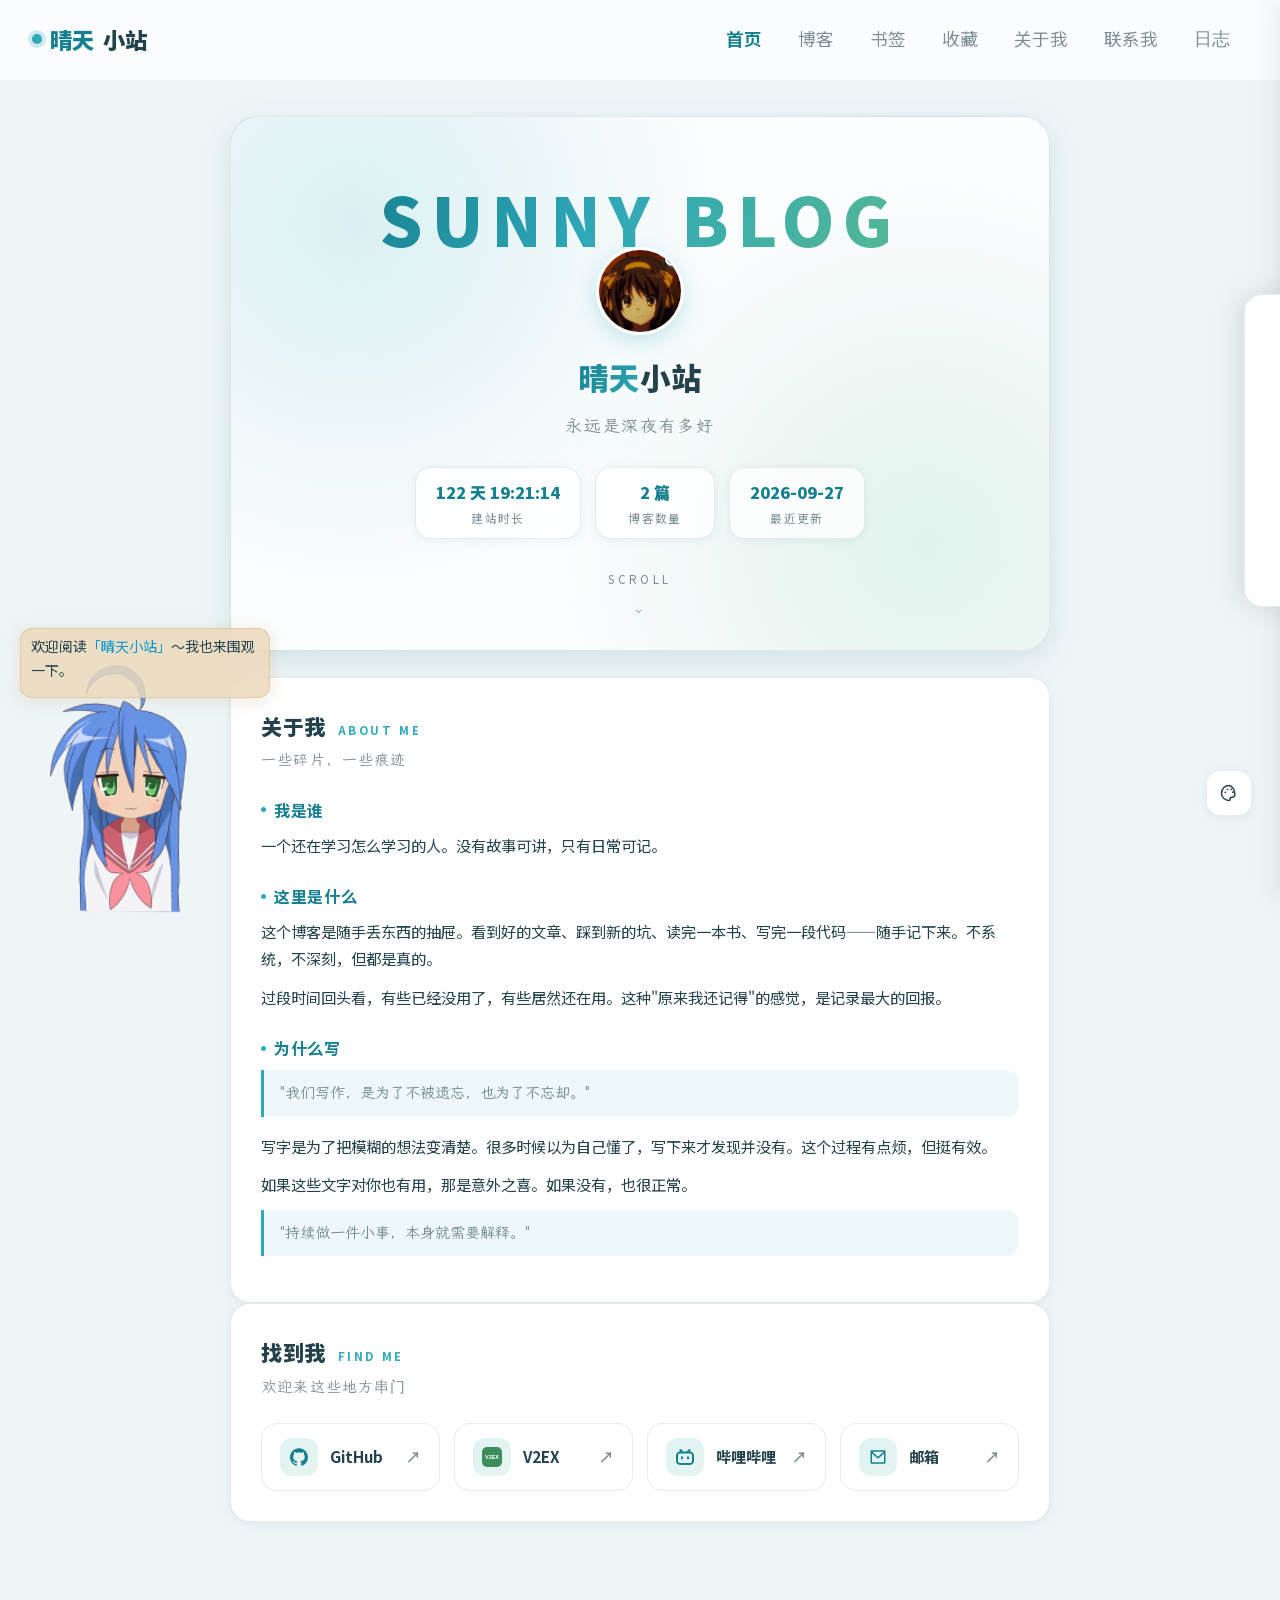
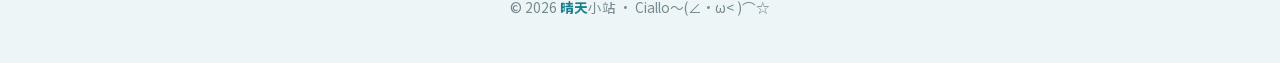
==== commit 831d981e: "feat: 收藏页格式统一(用户补录画师名)+hero 加 kicker/meta 数据行；站点日志新增 09-27 条目；最近更新日期 09-27 回滚: git revert HEAD" ====
--- a/index.html
+++ b/index.html
@@ -381,7 +381,7 @@
     setInterval(tickUptime, 1000);
 
     // post count + last update（最近更新 = 文章最新日期 与 站点改版日 取较新者）
-    const SITE_LAST_UPDATE = '2026-09-06';   // 发版时手动更新这个日期
+    const SITE_LAST_UPDATE = '2026-09-27';   // 发版时手动更新这个日期
     fetch('blog.html')
       .then((r) => r.text())
       .then((html) => {
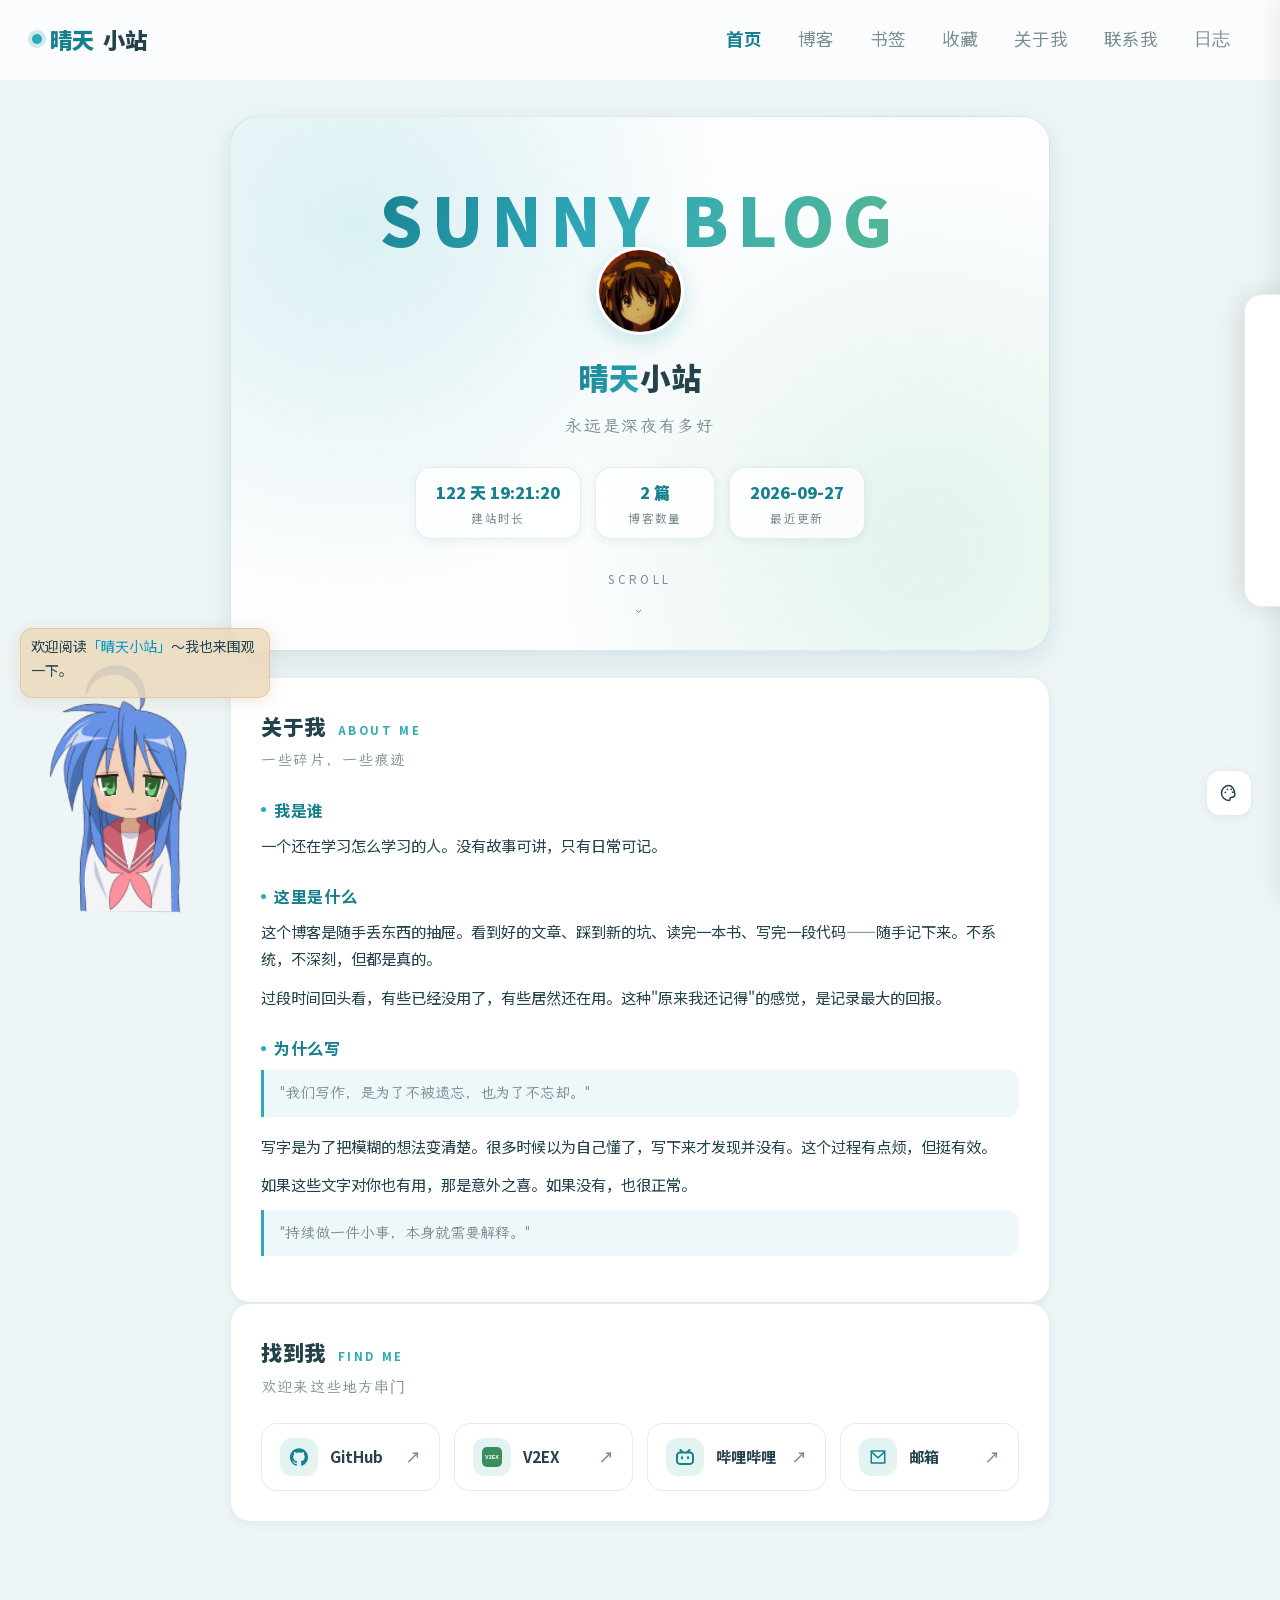
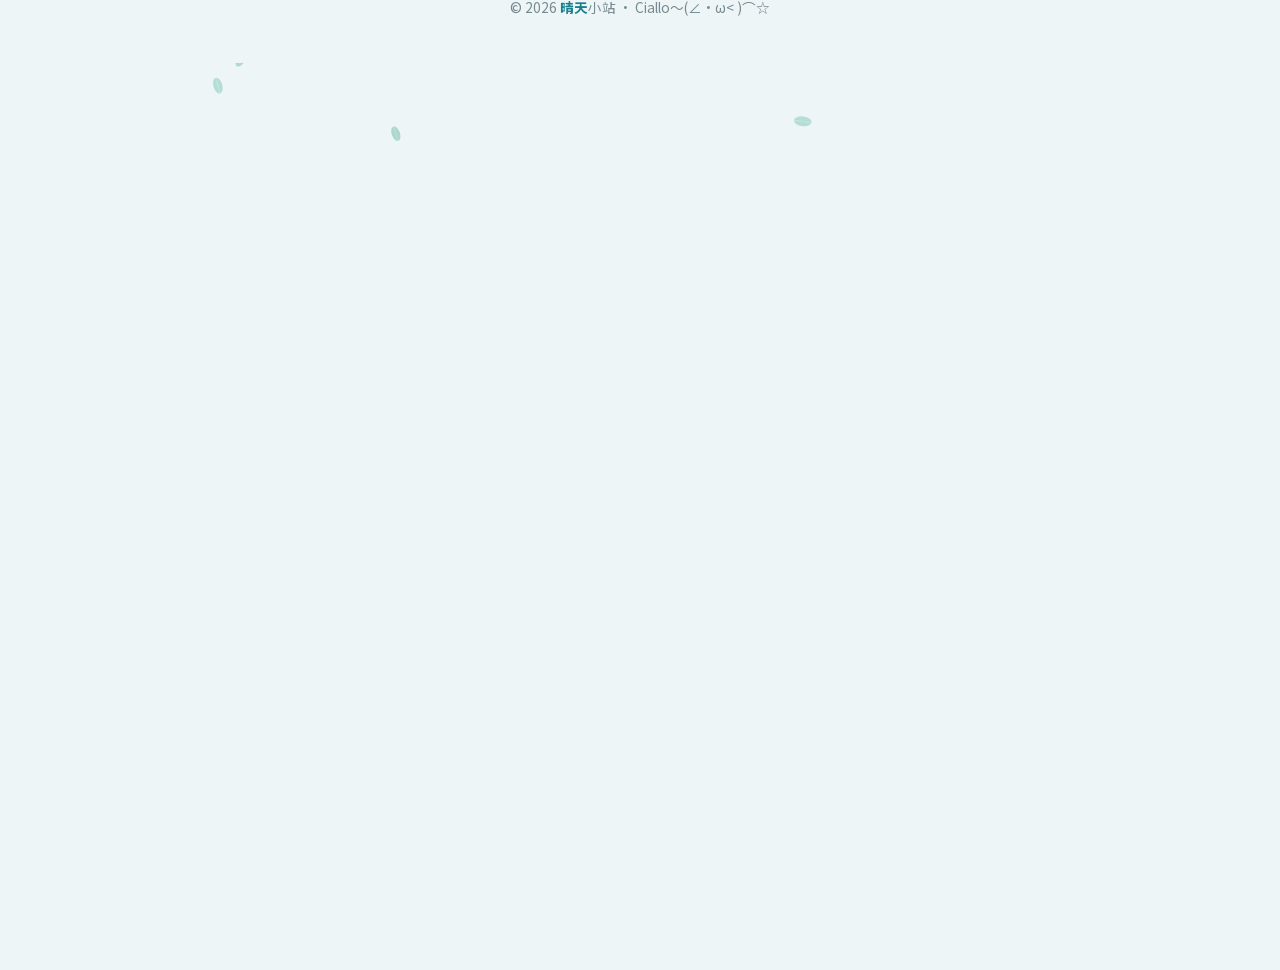
==== commit e57b3845: "feat: 主题联动的稀疏飘落装饰——蜜桃=秋叶/樱花=花瓣/星夜=流星/森林=绿叶/薰衣草=紫瓣/青屿=青叶，单canvas层 30fps 节流，页面隐藏暂停，尊重减弱动效；纳入 PJAX 外壳白名" ====
--- a/index.html
+++ b/index.html
@@ -404,5 +404,6 @@
   <script type="module" src="live2d/kandao.js"></script>
   <script src="js/scrollfx.js" defer></script>
   <script src="js/theme-switcher.js" defer></script>
+  <script src="js/fallfx.js" defer></script>
   <script src="js/pjax.js"></script></body>
 </html>
--- a/css/theme.css
+++ b/css/theme.css
@@ -543,10 +543,13 @@
 
 /* ---------- 移动端 ---------- */
 @media (max-width: 640px) {
-  nav .inner { padding: 10px 14px; }
-  nav .logo { font-size: 1.15rem; }
-  nav .menu a { padding: 5px 11px; font-size: .98rem; }
-  .cl-toggle { padding: 5px 11px; font-size: .98rem; }
+  /* 修复: 7 个导航项全部放下（日志按钮不再被裁出屏幕） */
+  nav .inner { padding: 8px 8px; gap: 4px; }
+  nav .logo { font-size: .95rem; gap: 6px; }
+  nav .logo::before { width: 8px; height: 8px; }
+  nav .menu { gap: 0; flex: 1; justify-content: flex-end; }
+  nav .menu a { padding: 5px 5px; font-size: .78rem; letter-spacing: -.02em; }
+  .cl-toggle { padding: 4px 7px; font-size: .78rem; }
   .container { padding: 24px 14px 40px; }
   .page-head { padding: 28px 20px 24px; border-radius: 18px; }
   .card, .form-card, .about-card, .side-card { border-radius: 16px; }
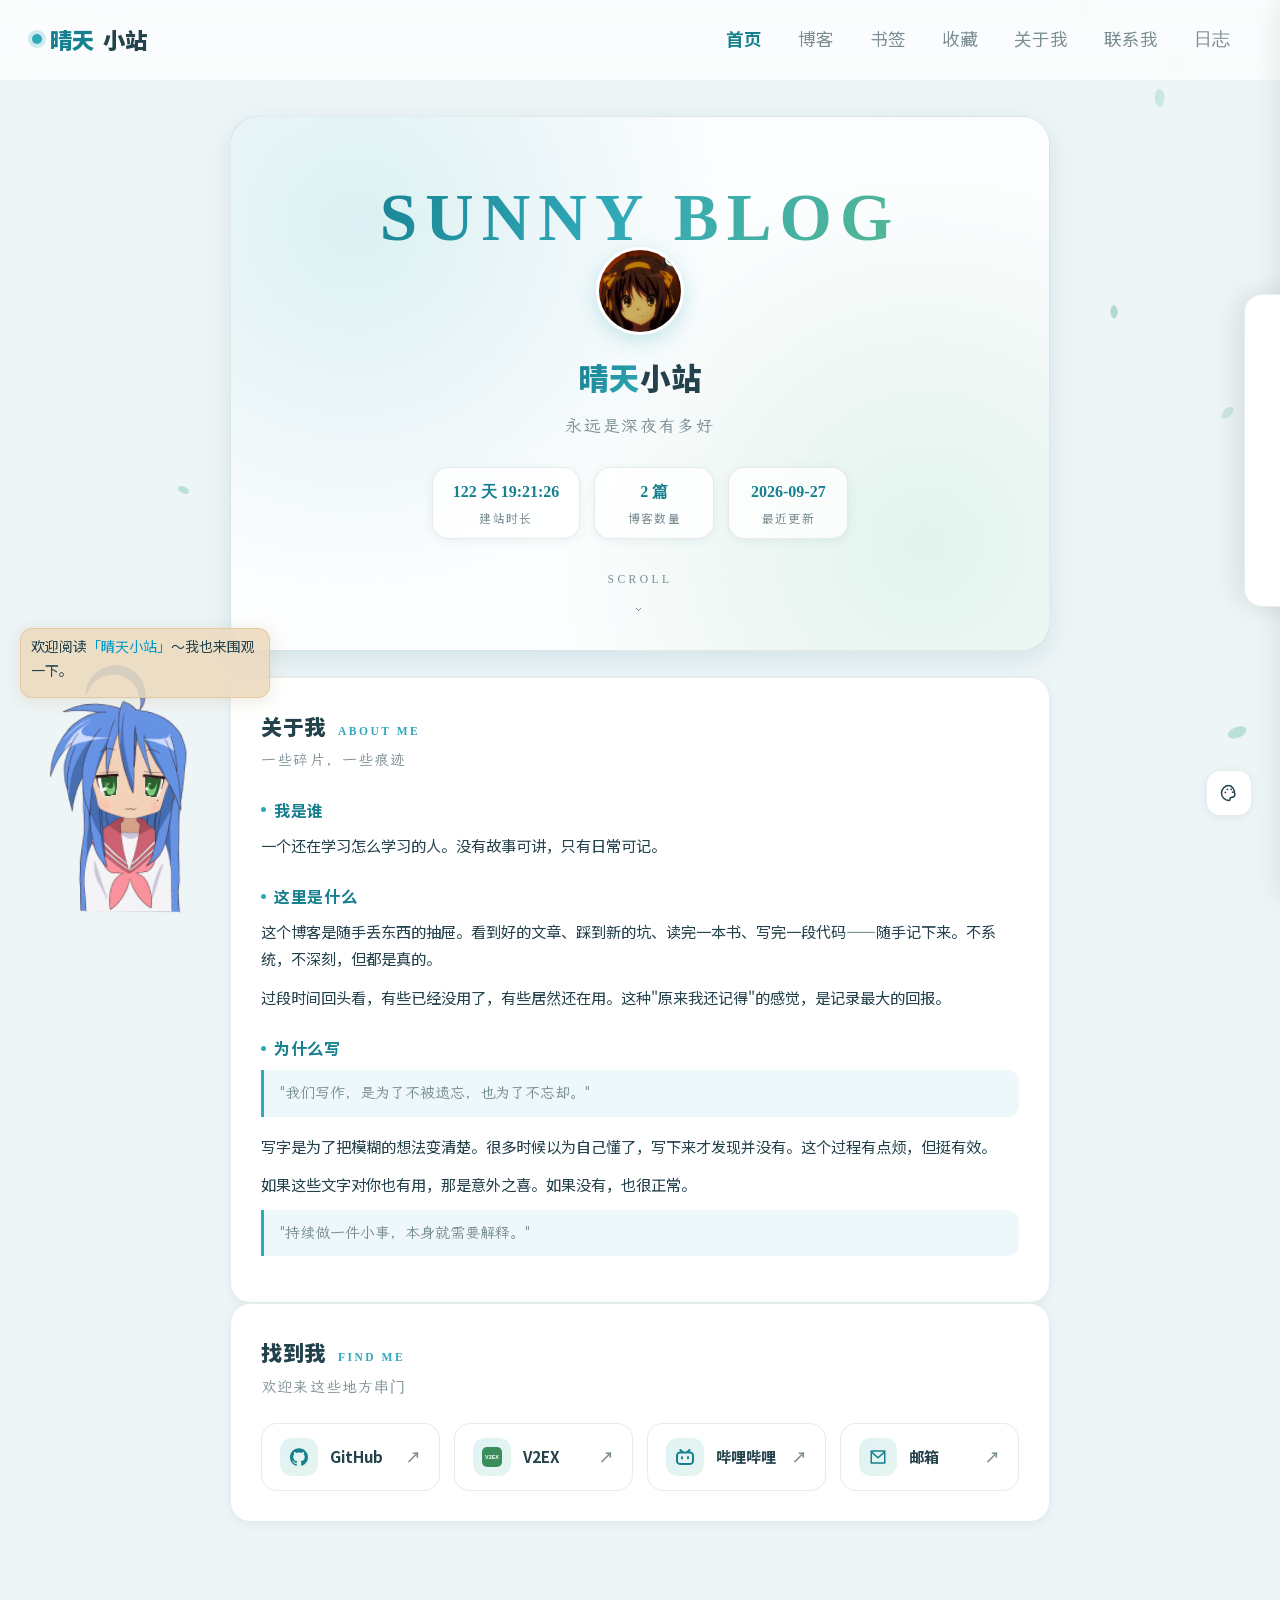
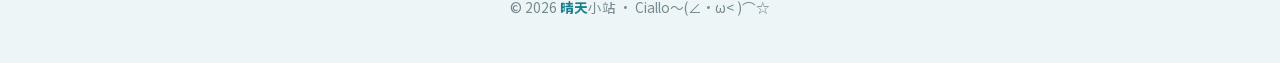
==== commit dc8485d2: "feat: 英文展示字体 Fraunces（OFL 开源，可变字重 67KB latin 子集）接入 --font-en；首页数据数字保持无衬线防抖动" ====
--- a/index.html
+++ b/index.html
@@ -83,7 +83,7 @@
       transition: transform .25s, box-shadow .25s;
     }
     .hero .stat:hover { transform: translateY(-3px); box-shadow: var(--shadow-md); }
-    .hero .stat .num {
+    .hero .stat .num { font-family: var(--font-body); /* 数字防抖动: 不用衬线展示体 */
       display: block;
       font-family: var(--font-en);
       font-size: 1rem;
--- a/css/theme.css
+++ b/css/theme.css
@@ -55,6 +55,15 @@
   font-weight: 900;
   font-display: swap;
   src: url('../fonts/web/NotoSerifSC-Black.woff2') format('woff2');
+}
+
+/* ---------- 英文展示字体：Fraunces（OFL 开源，可变字重 600-900，拉丁子集 67KB） ---------- */
+@font-face {
+  font-family: 'Fraunces';
+  font-style: normal;
+  font-weight: 600 900;
+  font-display: swap;
+  src: url('../fonts/web/Fraunces-var.woff2') format('woff2');
 }
 
 /* ---------- 令牌 ---------- */
@@ -86,7 +95,7 @@
   --font-display: "Noto Serif SC", "LXGW WenKai", "KaiTi", serif;
   --font-hand: "LXGW WenKai", "KaiTi", "STKaiti", serif;
   --font-num: "Noto Sans SC", "Cormorant Garamond", Georgia, serif;
-  --font-en: "Noto Sans SC", "Segoe UI", "Helvetica Neue", Arial, sans-serif;
+  --font-en: 'Fraunces', 'Georgia', 'Times New Roman', serif;
 }
 
 /* ---------- 色板（data-theme 切换，theme-switcher.js） ---------- */
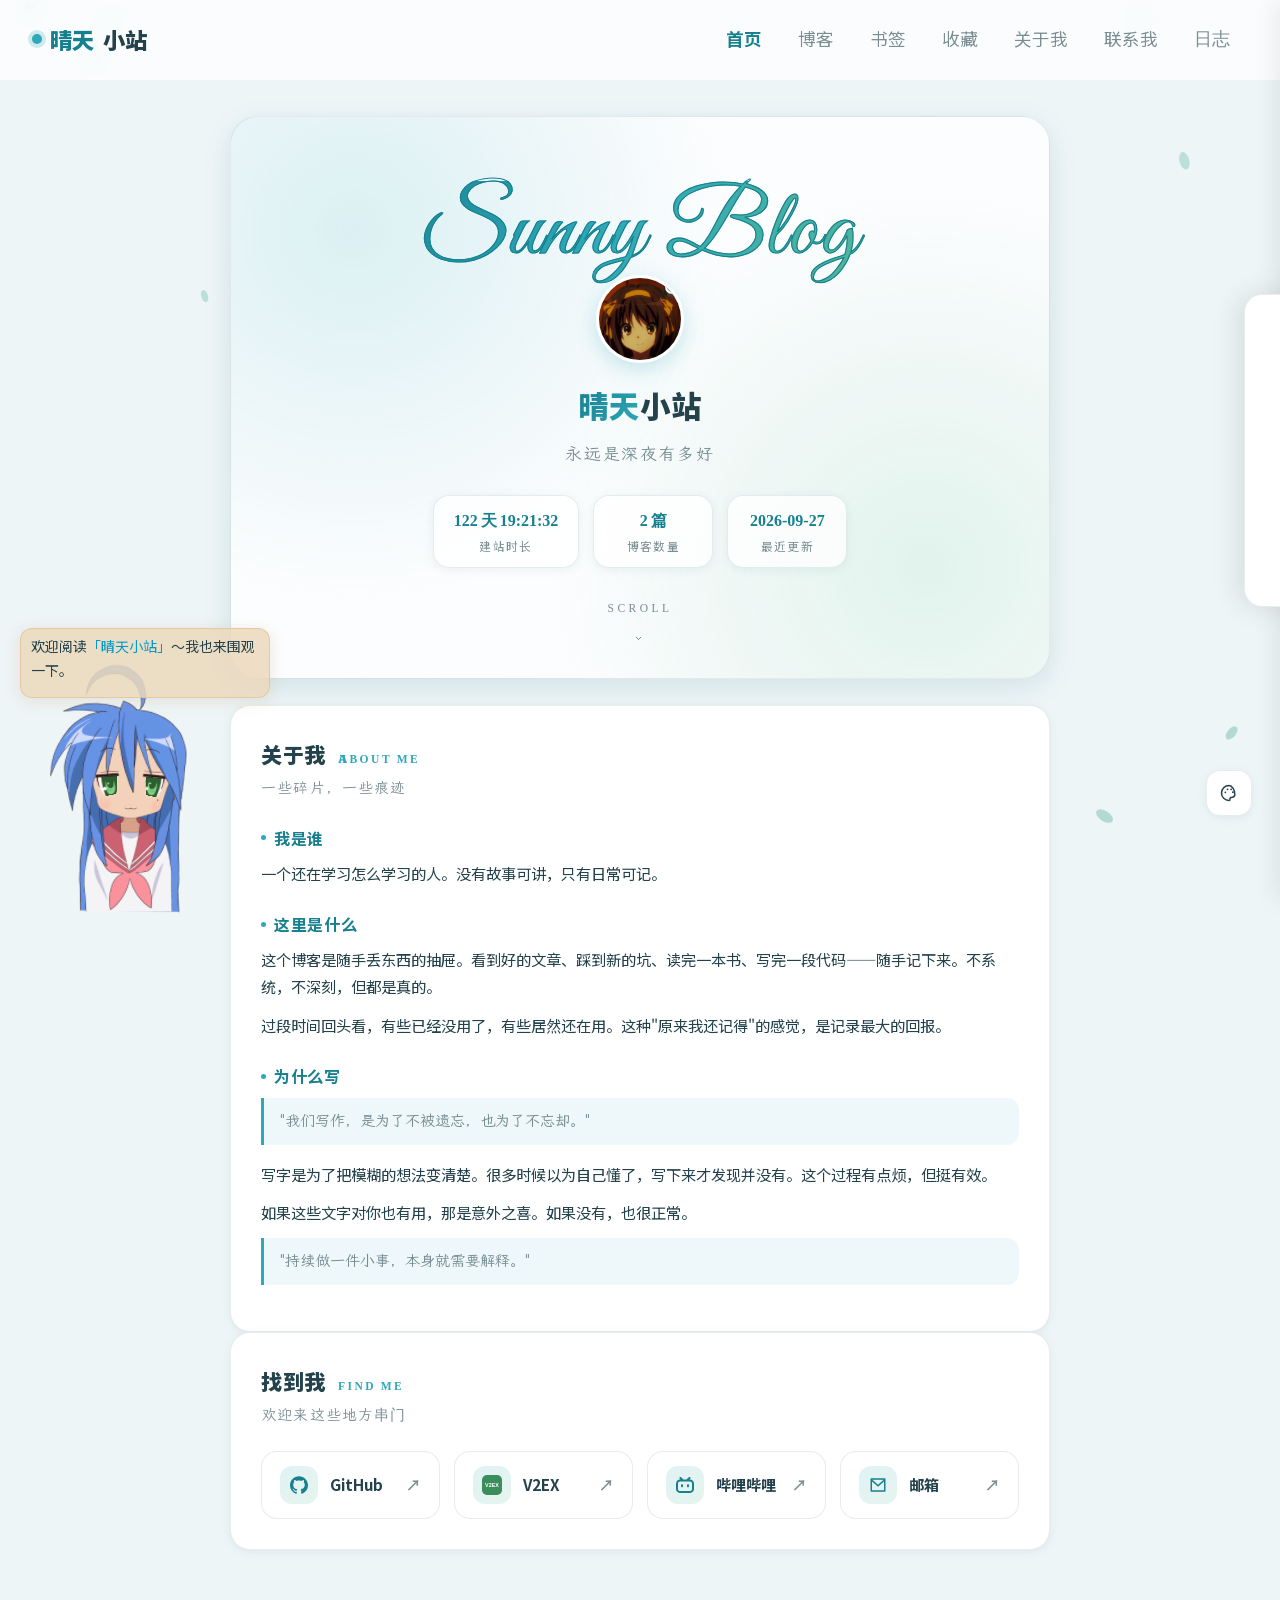
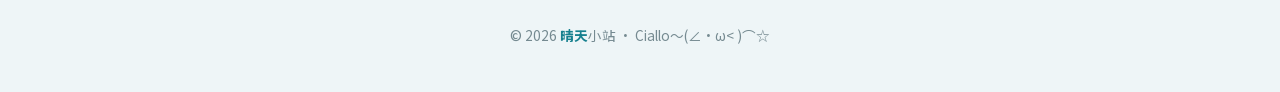
==== commit f53ca483: "feat: 大标题换 Great Vibes 花体（4c: 描边 1.1px 加粗）——首页 Sunny Blog + 收藏页 Collection，文件改首字母大写以保留连笔 回滚: git rev" ====
--- a/index.html
+++ b/index.html
@@ -32,10 +32,11 @@
       margin-bottom: 26px;
     }
     .hero .en-mark {
-      font-family: var(--font-en);
-      font-size: clamp(2.2rem, 7vw, 4.2rem);
-      font-weight: 900;
-      letter-spacing: .12em;
+      font-family: 'Great Vibes', cursive;
+      font-size: clamp(3.2rem, 9vw, 5.8rem);
+      font-weight: 400;
+      -webkit-text-stroke: 1.1px var(--accent-ink);
+      letter-spacing: .02em;
       background: linear-gradient(120deg, var(--accent-ink) 10%, var(--accent) 45%, var(--accent-2) 90%);
       -webkit-background-clip: text;
       background-clip: text;
@@ -261,7 +262,7 @@
   <main class="landing">
     <!-- Hero：大标语 + 数据 + 滚动提示 -->
     <section class="hero reveal">
-      <div class="en-mark" aria-hidden="true">SUNNY&nbsp;BLOG</div>
+      <div class="en-mark" aria-hidden="true">Sunny Blog</div>
       <div class="ava" id="hero-ava">
         <img src="sun-avatar.png" alt="">
         <span class="ava-music-dot">&#9834;</span>
--- a/css/theme.css
+++ b/css/theme.css
@@ -64,6 +64,15 @@
   font-weight: 600 900;
   font-display: swap;
   src: url('../fonts/web/Fraunces-var.woff2') format('woff2');
+}
+
+/* ---------- 英文花体：Great Vibes（OFL 开源，大标题专用，配描边加粗） ---------- */
+@font-face {
+  font-family: 'Great Vibes';
+  font-style: normal;
+  font-weight: 400;
+  font-display: swap;
+  src: url('../fonts/web/GreatVibes.woff2') format('woff2');
 }
 
 /* ---------- 令牌 ---------- */
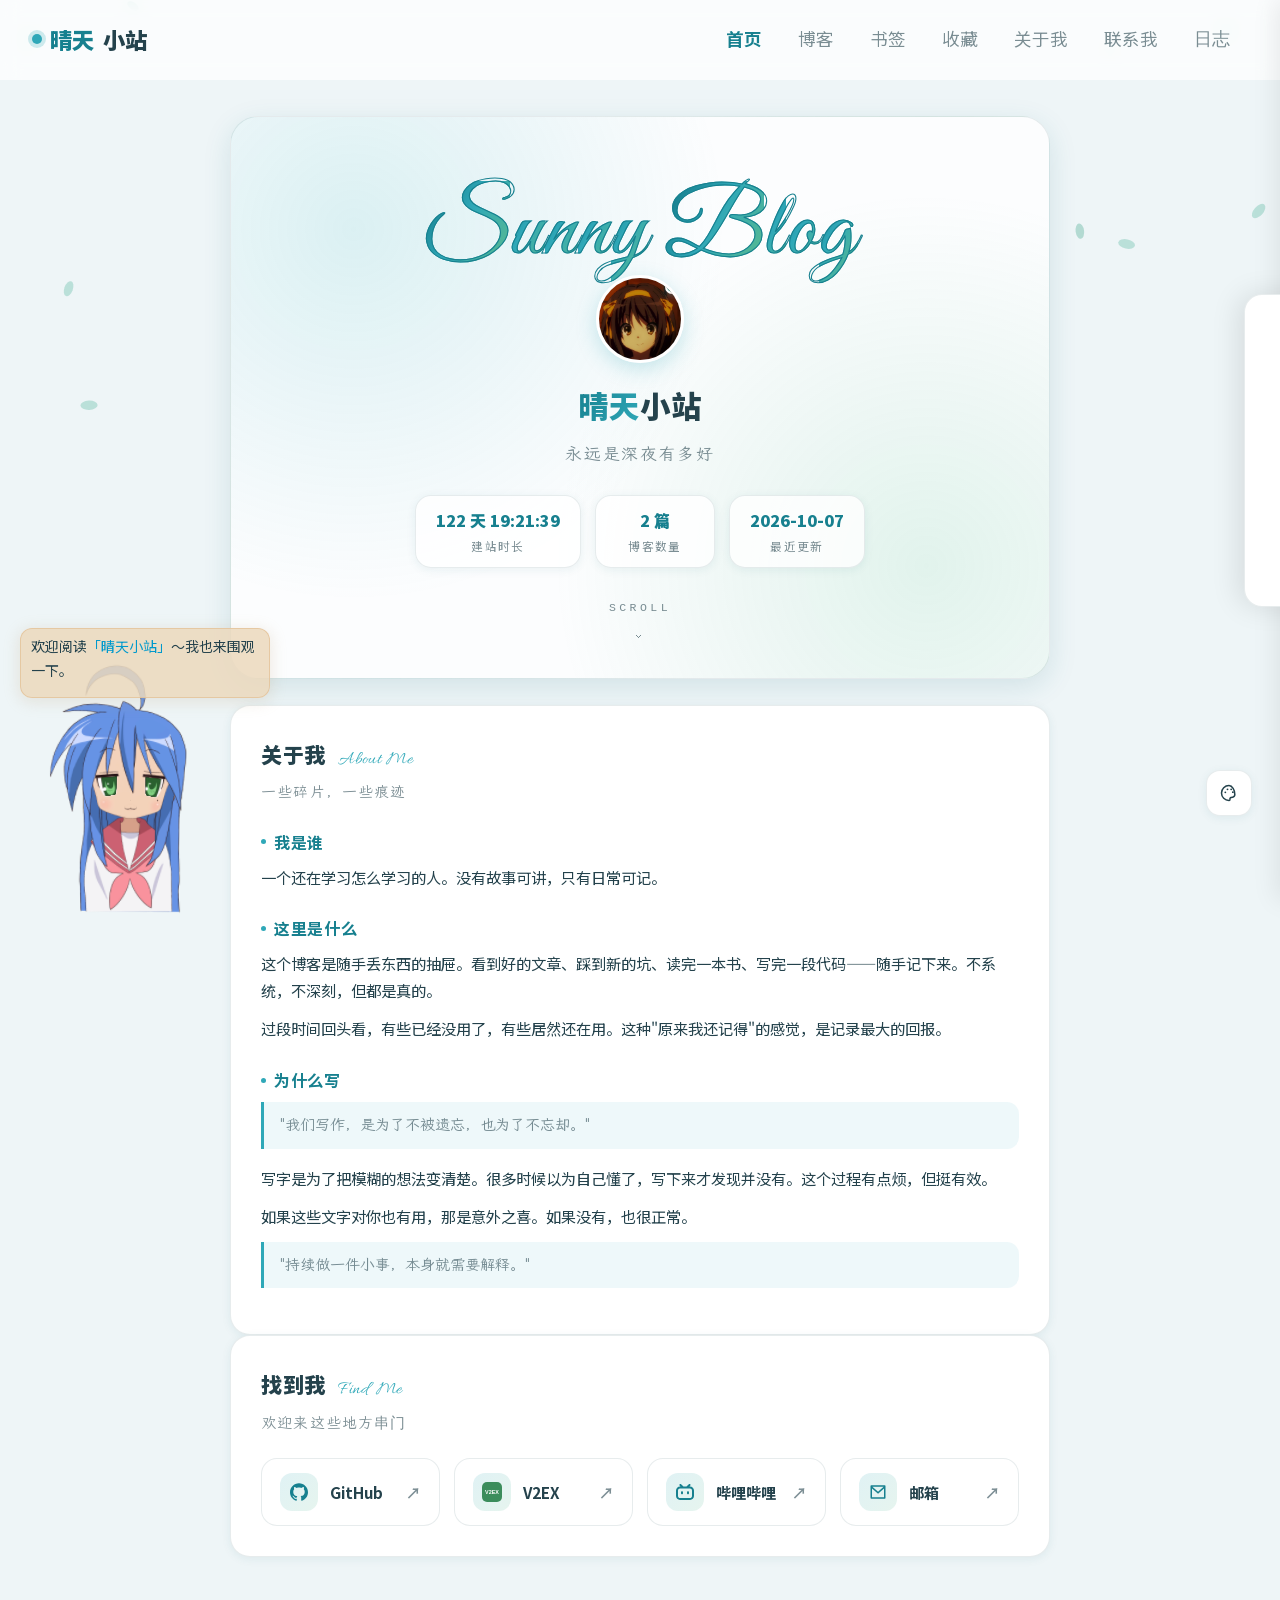
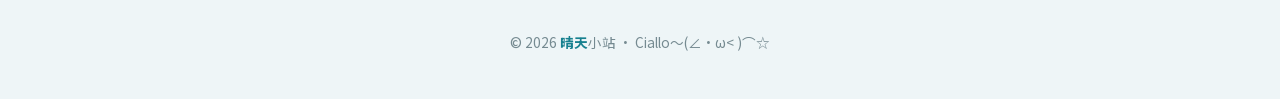
==== commit 57f15b45: "feat: 英文小标换 Allura 花体（OFL）；首页 Sunny Blog 逐字入场动画；数字统计防花体；日期与站点日志同步 2026-10-07" ====
--- a/index.html
+++ b/index.html
@@ -44,6 +44,15 @@
       line-height: 1.1;
       user-select: none;
     }
+    .en-mark .char {
+      display: inline-block;
+      opacity: 0; transform: translateY(24px) rotate(6deg);
+      transition: opacity .7s ease, transform .7s cubic-bezier(.34,1.4,.5,1);
+      background: linear-gradient(120deg, var(--accent-ink) 10%, var(--accent) 45%, var(--accent-2) 90%);
+      -webkit-background-clip: text; background-clip: text;
+      -webkit-text-fill-color: transparent;
+    }
+    .en-mark .char.show { opacity: 1; transform: translateY(0) rotate(0); }
     .hero .ava {
       width: 88px; height: 88px;
       margin: -8px auto 16px;
@@ -86,7 +95,6 @@
     .hero .stat:hover { transform: translateY(-3px); box-shadow: var(--shadow-md); }
     .hero .stat .num { font-family: var(--font-body); /* 数字防抖动: 不用衬线展示体 */
       display: block;
-      font-family: var(--font-en);
       font-size: 1rem;
       font-weight: 800;
       color: var(--accent-ink);
@@ -102,7 +110,7 @@
     }
     .hero .scroll-hint {
       margin-top: 30px;
-      font-family: var(--font-en);
+      font-family: var(--font-mono, monospace);
       font-size: .72rem;
       letter-spacing: .3em;
       color: var(--muted);
@@ -128,10 +136,9 @@
     }
     .card > h2 .en {
       font-family: var(--font-en);
-      font-size: .72rem;
-      font-weight: 700;
-      letter-spacing: .22em;
-      text-transform: uppercase;
+      font-size: 1.15rem;
+      font-weight: 400;
+      letter-spacing: .04em;
       color: var(--accent);
     }
     .card .sub {
@@ -262,7 +269,7 @@
   <main class="landing">
     <!-- Hero：大标语 + 数据 + 滚动提示 -->
     <section class="hero reveal">
-      <div class="en-mark" aria-hidden="true">Sunny Blog</div>
+      <div class="en-mark" aria-hidden="true" id="enMark">Sunny Blog</div>
       <div class="ava" id="hero-ava">
         <img src="sun-avatar.png" alt="">
         <span class="ava-music-dot">&#9834;</span>
@@ -367,6 +374,22 @@
   <footer>© <span id="year"></span> <span class="brand">晴天</span>小站 · Ciallo～(∠・ω< )⌒☆</footer>
 
   <script>
+    // Hero 花体逐字入场
+    (function () {
+      var mark = document.getElementById('enMark');
+      var txt = mark.textContent; mark.textContent = '';
+      for (var k = 0; k < txt.length; k++) {
+        var ch = document.createElement('span');
+        ch.className = 'char';
+        ch.textContent = txt[k] === ' ' ? ' ' : txt[k];
+        ch.style.transitionDelay = (0.15 + k * 0.09) + 's';
+        mark.appendChild(ch);
+      }
+      setTimeout(function () {
+        mark.querySelectorAll('.char').forEach(function (c) { c.classList.add('show'); });
+      }, 120);
+    })();
+
     // uptime
     const birth = new Date(2026, 7, 5, 9, 0, 0);
     const uptimeEl = document.getElementById('uptime');
@@ -382,7 +405,7 @@
     setInterval(tickUptime, 1000);
 
     // post count + last update（最近更新 = 文章最新日期 与 站点改版日 取较新者）
-    const SITE_LAST_UPDATE = '2026-09-27';   // 发版时手动更新这个日期
+    const SITE_LAST_UPDATE = '2026-10-07';   // 发版时手动更新这个日期
     fetch('blog.html')
       .then((r) => r.text())
       .then((html) => {
--- a/css/theme.css
+++ b/css/theme.css
@@ -73,6 +73,15 @@
   font-weight: 400;
   font-display: swap;
   src: url('../fonts/web/GreatVibes.woff2') format('woff2');
+}
+
+/* ---------- 英文花体小标：Allura（OFL 开源） ---------- */
+@font-face {
+  font-family: 'Allura';
+  font-style: normal;
+  font-weight: 400;
+  font-display: swap;
+  src: url('../fonts/web/Allura.woff2') format('woff2');
 }
 
 /* ---------- 令牌 ---------- */
@@ -104,7 +113,7 @@
   --font-display: "Noto Serif SC", "LXGW WenKai", "KaiTi", serif;
   --font-hand: "LXGW WenKai", "KaiTi", "STKaiti", serif;
   --font-num: "Noto Sans SC", "Cormorant Garamond", Georgia, serif;
-  --font-en: 'Fraunces', 'Georgia', 'Times New Roman', serif;
+  --font-en: 'Allura', 'Segoe Script', cursive;   /* 英文点缀: Allura 花体 */
 }
 
 /* ---------- 色板（data-theme 切换，theme-switcher.js） ---------- */
@@ -392,10 +401,9 @@
 .page-head h1 .en,
 .page-head h1[data-en]::after {
   font-family: var(--font-en);
-  font-size: .78rem;
-  font-weight: 700;
-  letter-spacing: .26em;
-  text-transform: uppercase;
+  font-size: 1.08rem;          /* Allura 花体: 放大+去大写+去宽字距 */
+  font-weight: 400;
+  letter-spacing: .04em;
   color: var(--accent);
 }
 .page-head h1[data-en]::after { content: attr(data-en); }
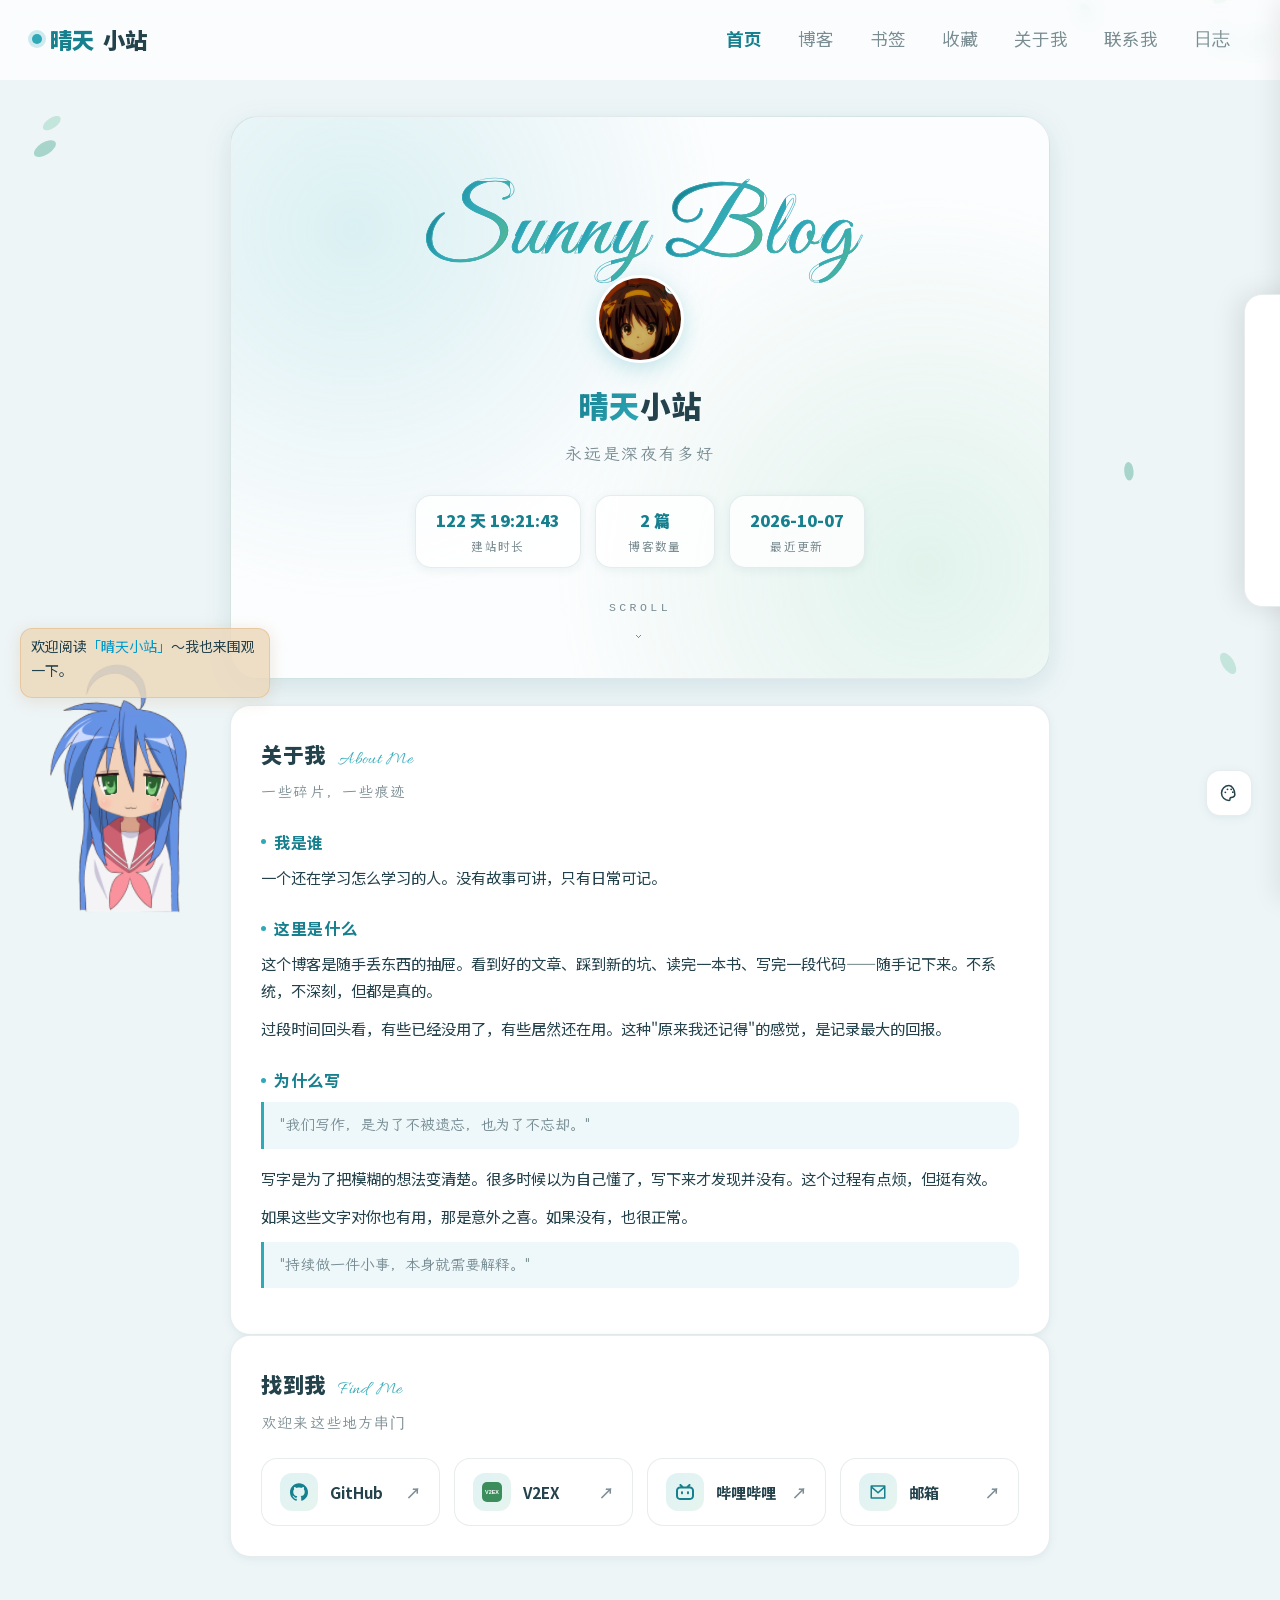
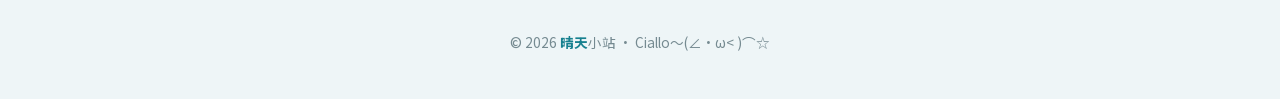
==== commit 7f9161d0: "fix: 飘落叶去掉白色叶脉线(浅底上像涂鸦)+加大加深更像叶子；大标题描边 1.1px 深色→0.7px 同系半透明（消除渐变细笔画上的糊感）" ====
--- a/index.html
+++ b/index.html
@@ -35,7 +35,7 @@
       font-family: 'Great Vibes', cursive;
       font-size: clamp(3.2rem, 9vw, 5.8rem);
       font-weight: 400;
-      -webkit-text-stroke: 1.1px var(--accent-ink);
+      -webkit-text-stroke: 0.7px color-mix(in srgb, var(--accent) 80%, transparent);
       letter-spacing: .02em;
       background: linear-gradient(120deg, var(--accent-ink) 10%, var(--accent) 45%, var(--accent-2) 90%);
       -webkit-background-clip: text;
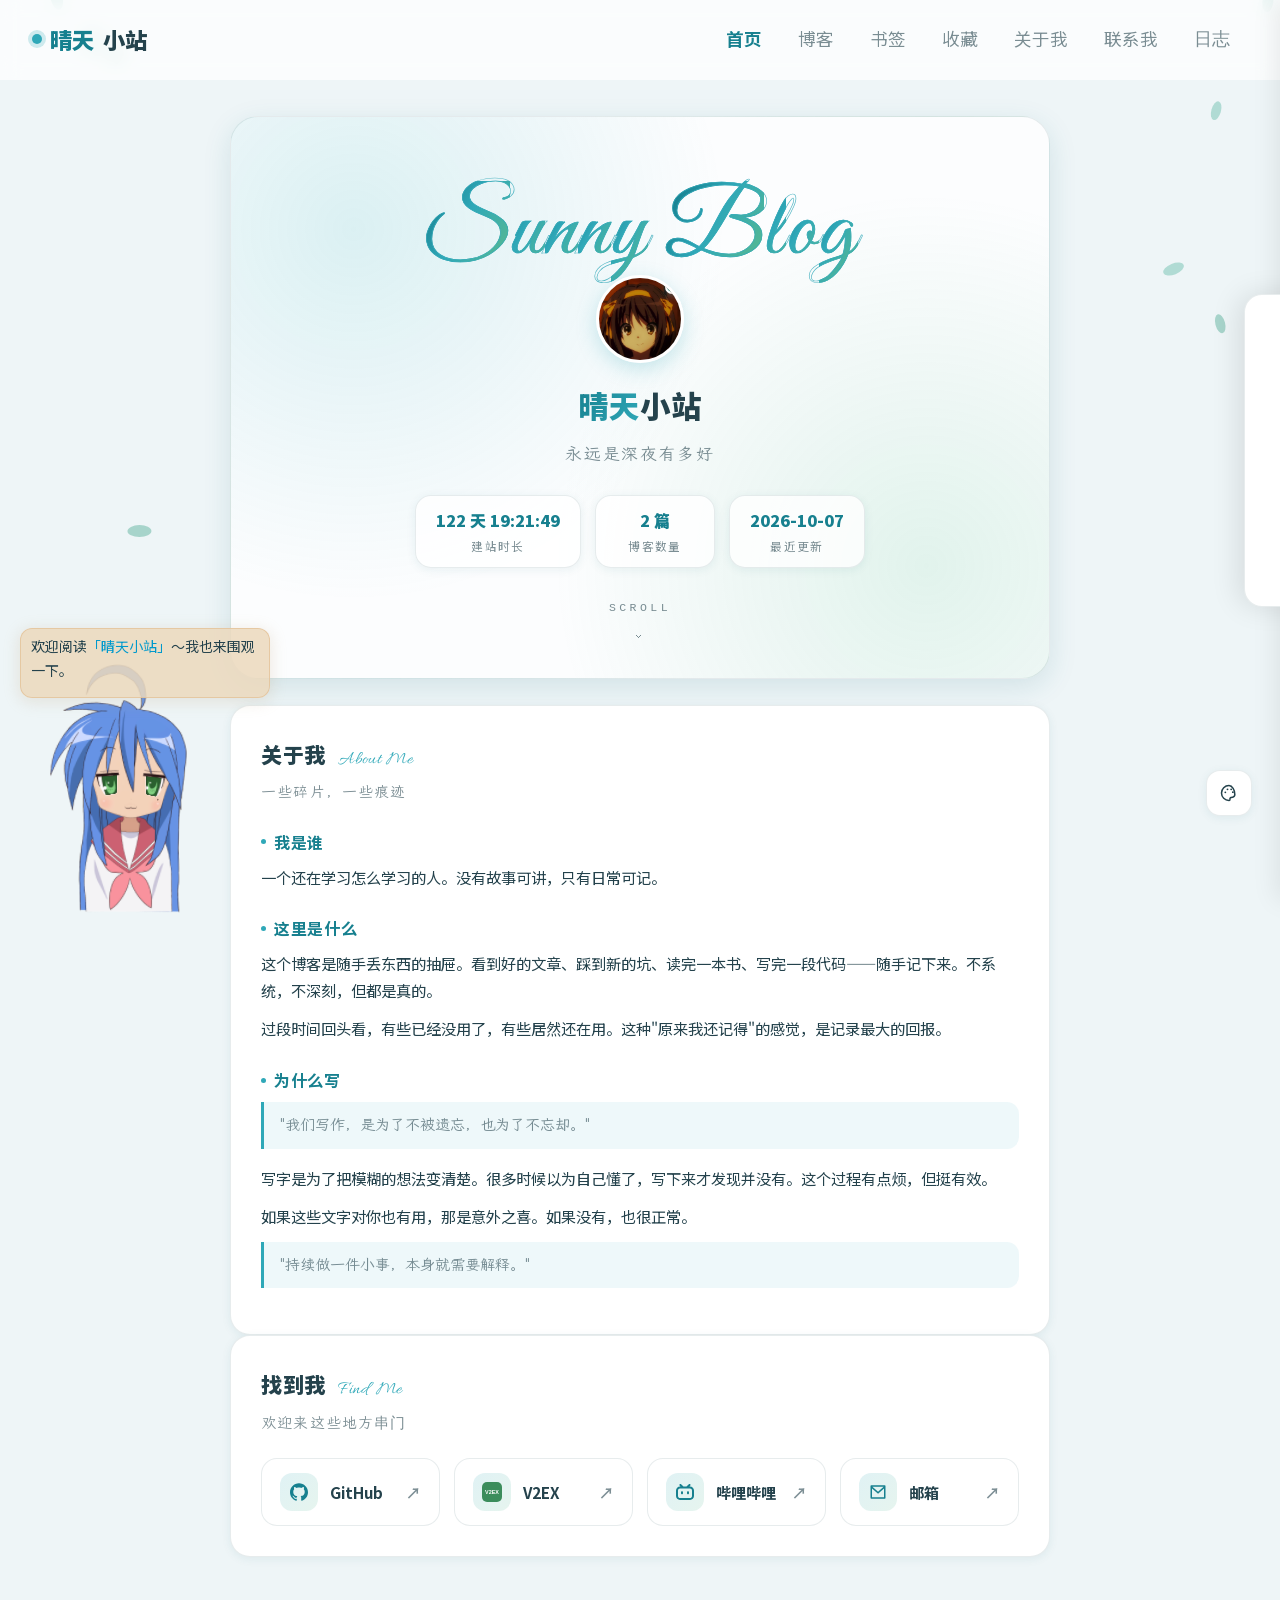
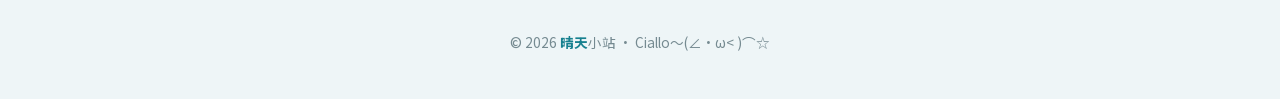
==== commit 3003ebbf: "chore: 全站静态资源版本号统一 ?v=4——旧缓存自动失效，各浏览器/设备无需手动清缓存即可拿到最新文件" ====
--- a/index.html
+++ b/index.html
@@ -11,8 +11,8 @@
   <script>try{var t=localStorage.getItem("site-theme")||((document.cookie.match(/(?:^|; )site-theme=([^;]*)/))||[])[1]||"";if(t)document.documentElement.setAttribute("data-theme",decodeURIComponent(t))}catch(e){}</script>
   <title>晴天小站</title>
   <link rel="icon" href="sun-avatar-sm.png" type="image/png">
-  <link rel="stylesheet" href="css/theme.css?v=3">
-  <link rel="stylesheet" href="css/music-player.css?v=3">
+  <link rel="stylesheet" href="css/theme.css?v=4">
+  <link rel="stylesheet" href="css/music-player.css?v=4">
   <style data-page-css>
     /* ===== 首页专属：Hero 横幅 + 数据条 + 关于我 + 链接卡 ===== */
     .landing { max-width: 860px; margin: 0 auto; padding: 36px 20px 40px; }
@@ -421,13 +421,13 @@
       });
 
   </script>
-  <script src="js/common.js?v=3"></script>
-  <script src="js/music-player.js?v=3"></script>
-  <script src="js/changelog.js"></script>
+  <script src="js/common.js?v=4"></script>
+  <script src="js/music-player.js?v=4"></script>
+  <script src="js/changelog.js?v=4"></script>
   <!-- Live2D -->
   <script type="module" src="live2d/kandao.js"></script>
-  <script src="js/scrollfx.js" defer></script>
-  <script src="js/theme-switcher.js" defer></script>
-  <script src="js/fallfx.js" defer></script>
-  <script src="js/pjax.js"></script></body>
+  <script src="js/scrollfx.js?v=4" defer></script>
+  <script src="js/theme-switcher.js?v=4" defer></script>
+  <script src="js/fallfx.js?v=4" defer></script>
+  <script src="js/pjax.js?v=4"></script></body>
 </html>
